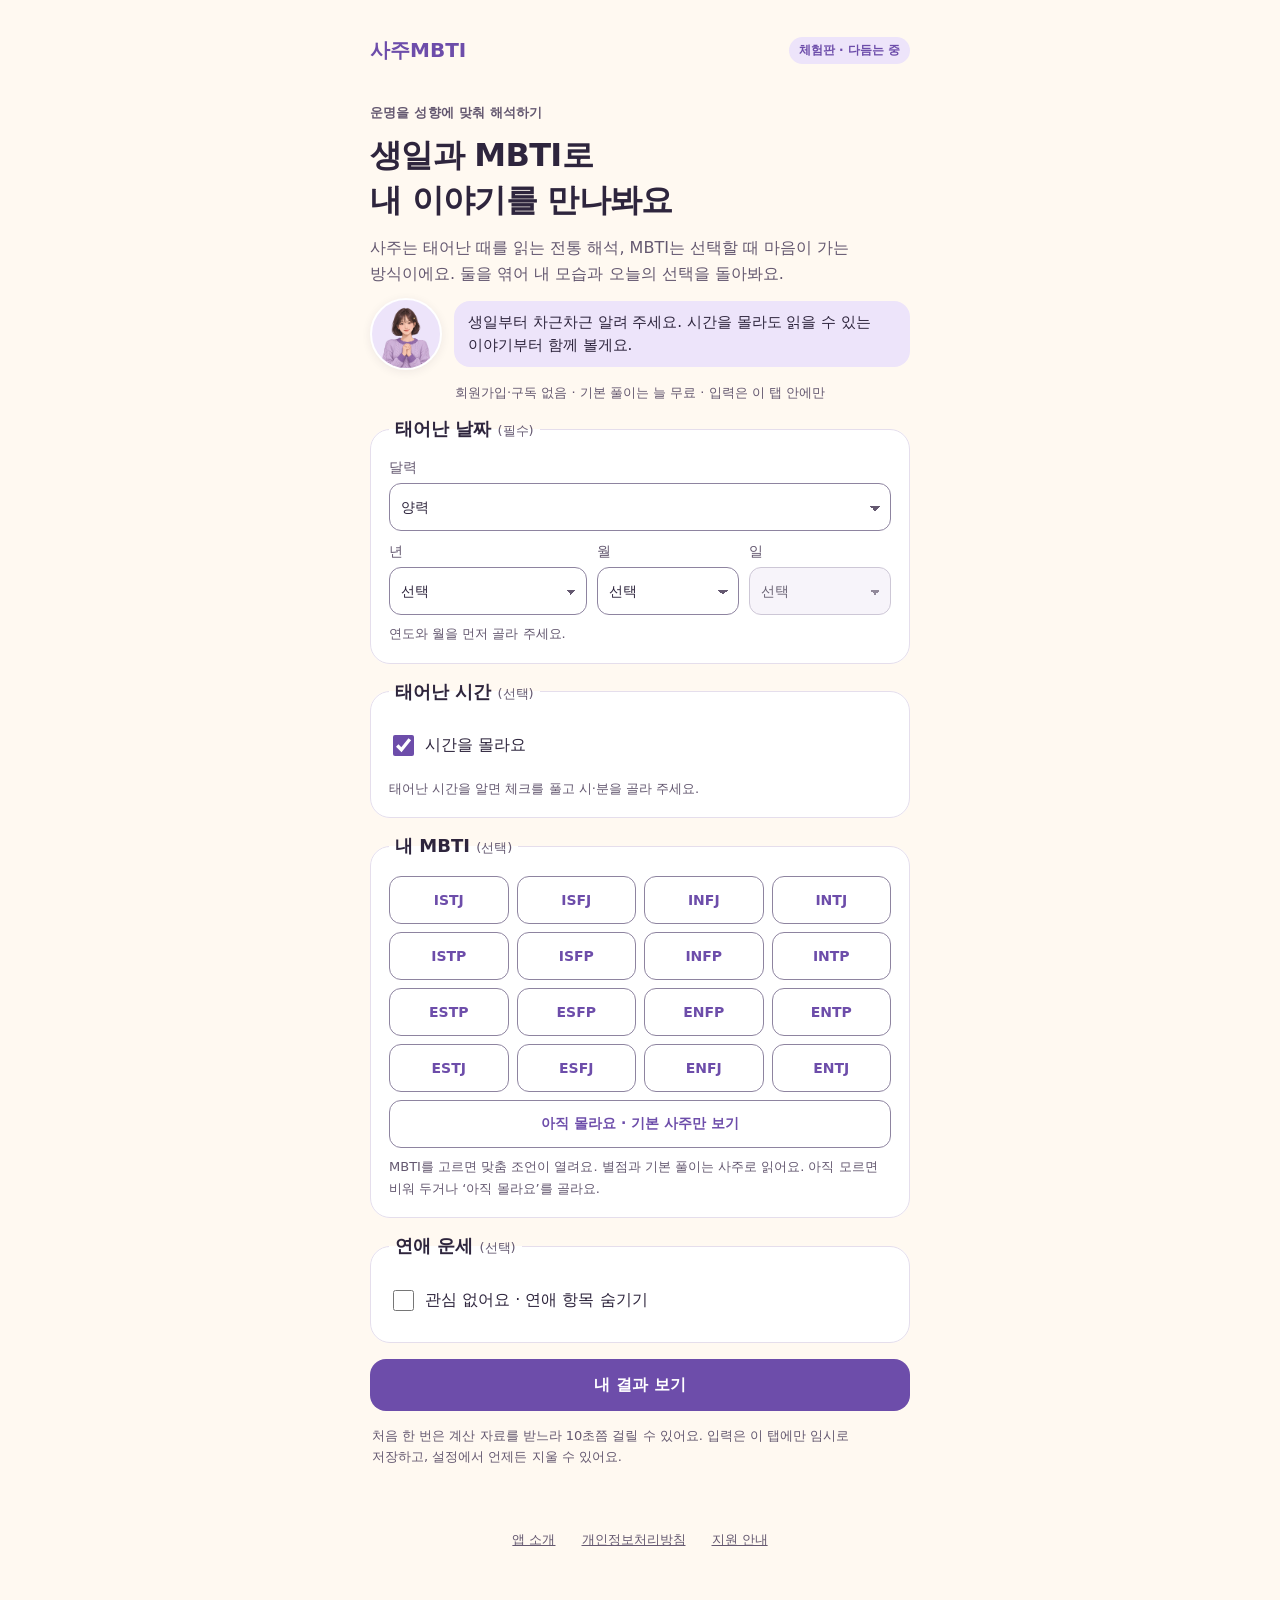
==== test/index.html @ 1bf9d55a "웹 체험판: 오늘 탭 심플안, 광고 단계 제거 - 오늘 탭 첫 화면을 캐릭터, 운세 두 줄, 버튼 하나로 줄임 - 맞춤 풀이는 한 화면에 한 분야씩 바로 열림 - 내 사주 탭의 "" ====
<!doctype html>
<html lang="ko">
<head>
  <meta charset="utf-8">
  <meta name="viewport" content="width=device-width, initial-scale=1, viewport-fit=cover">
  <meta name="robots" content="noindex,nofollow">
  <meta name="referrer" content="no-referrer">
  <meta http-equiv="Content-Security-Policy" content="default-src 'self'; script-src 'self'; style-src 'self'; img-src 'self'; connect-src 'self'; worker-src 'self'; base-uri 'none'; form-action 'none'; object-src 'none'">
  <meta name="theme-color" content="#FFF9F1">
  <title>사주MBTI · 오늘의 이야기</title>
  <meta name="description" content="생일과 MBTI를 입력하면 사주 풀이와 오늘 운세, 성향별 행동 조언을 브라우저에서 바로 볼 수 있는 웹 체험판이에요.">
  <link rel="icon" type="image/png" sizes="64x64" href="../favicon.png">
  <link rel="apple-touch-icon" sizes="180x180" href="../apple-touch-icon.png">
  <meta property="og:type" content="website">
  <meta property="og:site_name" content="사주MBTI">
  <meta property="og:locale" content="ko_KR">
  <meta property="og:title" content="사주MBTI 웹 체험판 · 오늘의 이야기">
  <meta property="og:description" content="생일과 MBTI로 사주 풀이와 오늘 운세, 성향별 행동 조언을 미리 볼 수 있어요. 입력은 이 탭 안에만 저장돼요.">
  <meta property="og:url" content="https://bluehige.github.io/saju/test/">
  <meta property="og:image" content="https://bluehige.github.io/saju/og-image.png">
  <meta property="og:image:width" content="1200">
  <meta property="og:image:height" content="630">
  <meta property="og:image:alt" content="사주MBTI 안내 캐릭터와 앱 이름">
  <meta name="twitter:card" content="summary_large_image">
  <link rel="stylesheet" href="app.css?build=ux-simple-20261110-2">
  <script defer src="app.js?build=ux-simple-20261110-2"></script>
</head>
<body>
  <header class="topbar"><a href="./" aria-label="사주MBTI 체험판 처음으로">사주MBTI</a><span class="test-badge">체험판 · 다듬는 중</span></header>
  <main id="app">
    <section id="input-screen" aria-labelledby="input-title">
      <div class="intro"><p class="eyebrow">운명을 성향에 맞춰 해석하기</p><h1 id="input-title">생일과 MBTI로<br>내 이야기를 만나봐요</h1><p class="intro-text">사주는 태어난 때를 읽는 전통 해석, MBTI는 선택할 때 마음이 가는 방식이에요. 둘을 엮어 내 모습과 오늘의 선택을 돌아봐요.</p></div>
      <div class="guide welcome"><span class="avatar"><img src="images/guide_b_smile.webp" width="720" height="900" alt=""></span><p>생일부터 차근차근 알려 주세요. 시간을 몰라도 읽을 수 있는 이야기부터 함께 볼게요.</p></div>
      <p class="trust"><span class="nw">회원가입·구독 없음 ·</span> <span class="nw">기본 풀이는 늘 무료 ·</span> <span class="nw">입력은 이 탭 안에만</span></p>
      <form id="profile-form" novalidate>
        <fieldset><legend>태어난 날짜 <span class="req">(필수)</span></legend>
          <div class="calendar-fields"><label>달력<select id="birth-calendar" name="calendar"><option value="SOLAR">양력</option><option value="KOREAN_LUNAR">한국 음력</option></select></label><label class="check" id="leap-label" hidden><input id="birth-leap" name="leap" type="checkbox">윤달이에요</label></div>
          <div class="date-fields"><label>년<select id="birth-year" name="year"><option value="">선택</option></select></label><label>월<select id="birth-month" name="month"><option value="">선택</option></select></label><label>일<select id="birth-day" name="day" disabled><option value="">선택</option></select></label></div>
          <p id="birth-day-hint" class="hint" role="status" aria-live="polite">연도와 월을 먼저 골라 주세요.</p>
        </fieldset>
        <fieldset><legend>태어난 시간 <span class="opt">(선택)</span></legend><label class="check"><input id="time-unknown" name="unknown" type="checkbox" checked>시간을 몰라요</label><div id="time-fields" class="time-fields" hidden><label>시<select id="birth-hour" name="hour" disabled><option value="">선택</option></select></label><label>분<select id="birth-minute" name="minute" disabled><option value="">선택</option></select></label></div><p id="time-hint" class="hint" aria-live="polite">태어난 시간을 알면 체크를 풀고 시·분을 골라 주세요.</p></fieldset>
        <fieldset><legend>내 MBTI <span class="opt">(선택)</span></legend><div id="mbti-buttons" class="type-grid"></div><p class="hint">MBTI를 고르면 맞춤 조언이 열려요. 별점과 기본 풀이는 사주로 읽어요. 아직 모르면 비워 두거나 ‘아직 몰라요’를 골라요.</p></fieldset>
        <fieldset><legend>연애 운세 <span class="opt">(선택)</span></legend><label class="check"><input id="romance-hidden" name="romanceHidden" type="checkbox">관심 없어요 · 연애 항목 숨기기</label></fieldset>
        <p id="form-error" class="error" role="alert" hidden></p>
        <div id="load-state" class="load-state" role="status" aria-live="polite" hidden></div>
        <button id="retry-load" class="secondary" type="button" hidden>다시 시도하기</button>
        <button id="submit-profile" class="primary" type="submit">내 결과 보기</button>
        <button id="cancel-edit" class="secondary" type="button" hidden>입력 취소하고 결과로</button>
        <p class="privacy-note">처음 한 번은 계산 자료를 받느라 10초쯤 걸릴 수 있어요. 입력은 이 탭에만 임시로 저장하고, 설정에서 언제든 지울 수 있어요.</p>
      </form>
    </section>
    <section id="result-screen" hidden><div id="result-content"></div><nav class="tabs" aria-label="주요 화면"><button type="button" data-tab="today" aria-current="page">오늘</button><button type="button" data-tab="natal">내 사주</button><button type="button" data-tab="mbti">MBTI</button><button type="button" data-tab="settings">설정</button></nav></section>
    <noscript>브라우저 설정에서 JavaScript를 켜면 내 이야기를 열 수 있어요.</noscript>
  </main>
  <dialog id="loading-dialog" aria-labelledby="loading-title" aria-describedby="loading-message">
    <div class="loading-spinner" aria-hidden="true"></div>
    <h2 id="loading-title">내 사주를 준비하고 있어요</h2>
    <p id="loading-message" role="status" aria-live="polite">입력한 생일로 사주를 계산하고 있어요.</p>
    <p id="loading-note" class="hint">처음에는 자료를 받느라 10초쯤 걸릴 수 있어요. 와이파이에서 열면 좋아요.</p>
    <button id="cancel-calculation" class="secondary" type="button">취소하고 입력으로 돌아가기</button>
  </dialog>
  <dialog id="sheet" class="sheet" aria-labelledby="sheet-title"><div id="sheet-body"></div></dialog>
  <div id="live" class="sr-only" role="status" aria-live="polite"></div>
  <footer><a href="../">앱 소개</a><a href="../privacy.html">개인정보처리방침</a><a href="../support.html">지원 안내</a></footer>
</body>
</html>
---- test/app.css ----
:root{color-scheme:light;--cream:#FFF9F1;--purple:#6D4DAA;--soft:#EDE4FA;--ink:#2E253D;--muted:#645870;--line:#E5DEEC;--control-line:#8E84A0;--stars:#805928;--ok:#2F6B45;--okbg:#E8F3EC;--danger:#8A2F45;--dangerbg:#F8E9ED;--gateborder:#CDBDEB;--dash:#D9CCEE;--dashbg:#FAF7FD;font-family:system-ui,-apple-system,"Segoe UI","Malgun Gothic","Apple SD Gothic Neo","Noto Sans KR",sans-serif;font-size:16px;color:var(--ink);background:var(--cream)}
*,*::before,*::after{box-sizing:border-box}
/* 한국어는 어절 단위로 줄을 바꾼다. 긴 영문·주소만 필요할 때 끊는다. */
body{margin:0;background:var(--cream);word-break:keep-all;overflow-wrap:break-word;-webkit-text-size-adjust:100%;text-size-adjust:100%}
h1,h2,h3,h4,button{text-wrap:balance}
p,li,dd{text-wrap:pretty}
button,input,select{font:inherit}
button,a,input,select,summary,label{-webkit-tap-highlight-color:transparent}
button{cursor:pointer}
button:disabled{opacity:.55;cursor:wait}
[hidden]{display:none!important}
a{color:var(--purple)}
button:focus-visible,a:focus-visible,input:focus-visible,select:focus-visible,summary:focus-visible{outline:3px solid var(--purple);outline-offset:3px}
[tabindex="-1"]:focus{outline:none}
.nw{white-space:nowrap}
.sr-only{position:absolute;width:1px;height:1px;padding:0;margin:-1px;overflow:hidden;clip:rect(0,0,0,0);white-space:nowrap;border:0}
.ic{flex:0 0 auto;display:inline-block;vertical-align:-2px}

/* 머리·바닥 */
.topbar{max-width:600px;margin:auto;padding:20px 22px;display:flex;align-items:center;justify-content:space-between;gap:10px}
.topbar a{font-weight:750;text-decoration:none;font-size:20px;min-height:44px;display:inline-flex;align-items:center}
.test-badge{background:var(--soft);color:var(--purple);padding:5px 10px;border-radius:30px;font-size:12px;font-weight:700;white-space:nowrap}
main{max-width:600px;margin:auto;padding:0 22px 24px}
footer{max-width:600px;margin:auto;display:flex;justify-content:center;flex-wrap:wrap;gap:4px 18px;padding:12px 16px 100px;font-size:13px;color:var(--muted)}
footer a{color:var(--muted);min-height:44px;display:inline-flex;align-items:center;padding:0 4px}

/* 글자 */
h1{font-size:28px;line-height:1.4;letter-spacing:-.7px;margin:10px 0 12px}
h2{font-size:22px;line-height:1.45;margin:0 0 10px}
h3{font-size:18px;line-height:1.5;margin:0}
p{font-size:16px;line-height:1.65;margin:10px 0}
.intro .intro-text,.hint,.privacy-note,.subtitle{color:var(--muted)}
.eyebrow{font-size:13px;font-weight:600;letter-spacing:.2px;color:var(--muted)}
.hint{font-size:13px;margin:8px 0 0}
.subtitle{font-size:14px}
.page-date{font-weight:650;color:var(--purple);font-size:15px;margin:4px 0 12px}
.page-h1{font-size:24px;margin:4px 0 6px}

/* 입력 화면 */
.guide.welcome{display:flex;align-items:center;gap:12px;margin:6px 0 12px}
.avatar{flex:0 0 auto;width:72px;height:72px;border-radius:50%;overflow:hidden;background:var(--soft);border:2px solid #fff;box-shadow:0 2px 10px #2e253d14}
/* 1122×1402(약 4:5) 상반신 그림을 원형 틀에 맞춘다. 아래를 곧게 자르지 않고 원으로 부드럽게 감싼다. */
.avatar img{display:block;width:100%;height:auto;margin-top:4%}
.guide.welcome p{flex:1;min-width:0;margin:0;padding:10px 14px;border-radius:16px;background:var(--soft);font-size:15px;line-height:1.55}
.trust{font-size:13px;color:var(--muted);margin:0 0 14px;text-align:center}
body.editing .intro .eyebrow,body.editing .intro .intro-text,body.editing .guide.welcome,body.editing .trust{display:none}
fieldset{margin:0 0 16px;padding:18px;border:1px solid var(--line);border-radius:20px;background:white;min-width:0}
legend{font-size:18px;font-weight:650;padding:0 6px}
legend .req,legend .opt{font-size:13px;font-weight:500;color:var(--muted)}
label{font-size:14px;display:block;color:var(--muted)}
input:not([type=checkbox]):not([type=radio]),select{width:100%;min-width:0;padding:13px 28px 13px 11px;border:1px solid var(--control-line);border-radius:12px;background-color:white;color:var(--ink);min-height:48px;margin-top:6px}
select{-webkit-appearance:none;appearance:none;background-image:linear-gradient(45deg,transparent 50%,var(--muted) 50%),linear-gradient(135deg,var(--muted) 50%,transparent 50%);background-position:calc(100% - 15px) 52%,calc(100% - 10px) 52%;background-size:5px 5px,5px 5px;background-repeat:no-repeat}
input[type=date]{padding-right:11px}
input:disabled,select:disabled{background-color:#f5f0f9;border-color:#B9B0C6}
input[type=checkbox]{width:21px;height:21px;accent-color:var(--purple);flex-shrink:0}
[aria-invalid=true]{border-color:var(--danger)!important;box-shadow:0 0 0 1px var(--danger)}
.field-error{color:var(--danger);font-weight:650}
.check{display:flex;align-items:center;gap:8px;font-size:16px;color:var(--ink);min-height:48px}
.calendar-fields{display:flex;align-items:center;gap:16px;margin-bottom:12px}
.calendar-fields>label:first-child{flex:1}
.date-fields{display:grid;grid-template-columns:1.4fr 1fr 1fr;gap:10px}
.time-fields{display:grid;grid-template-columns:1fr 1fr;gap:12px}
.type-grid{display:grid;grid-template-columns:repeat(4,minmax(0,1fr));gap:8px}
.type-option{position:relative;display:block;margin:0}
.type-option input{position:absolute;opacity:0;inset:0;width:100%;height:100%;margin:0;cursor:pointer}
.type-option span{display:flex;align-items:center;justify-content:center;min-height:48px;padding:10px 4px;background:white;color:var(--purple);border:1px solid var(--control-line);border-radius:12px;font-size:14px;font-weight:650;text-align:center}
.type-option input:checked+span{background:var(--soft);border-color:var(--purple);box-shadow:inset 0 0 0 1px var(--purple)}
.type-option input:focus-visible+span{outline:3px solid var(--purple);outline-offset:2px}
.type-unknown{grid-column:1/-1}
.primary,.secondary,.danger{display:block;width:100%;min-height:52px;border:0;border-radius:16px;font-weight:650;padding:14px 18px;margin-top:12px}
.primary{background:var(--purple);color:white}
.secondary{background:var(--soft);color:var(--purple)}
.danger{background:var(--dangerbg);color:var(--danger);border:1.5px solid var(--danger)}
.secondary.small{display:inline-flex;align-items:center;width:auto;min-height:44px;padding:8px 14px;margin:6px 0 0;font-size:14px}
.privacy-note{font-size:13px;padding:4px 2px}
.load-state{padding:12px;border-radius:12px;background:var(--soft);font-size:14px;line-height:1.5}
.error{color:#713445;background:#f8e9ed;padding:14px;border-radius:12px}

/* 공통 카드 */
.cards{display:grid;gap:14px;margin:16px 0}
.card{padding:18px;background:white;border:1px solid var(--line);border-radius:20px;box-shadow:0 3px 14px #2e253d05}
.card-top{display:flex;align-items:center;justify-content:space-between;gap:8px;flex-wrap:wrap;margin-bottom:12px}
.card-title{font-size:18px;font-weight:700;line-height:1.55;margin:0 0 8px}
.card-body{margin:0;line-height:1.75;white-space:pre-line}
.card-body+.card-body{margin-top:8px}
.reading-label{font-size:14px;font-weight:650;color:var(--purple);margin:16px 0 6px}
.notice{padding:15px 16px;background:var(--soft);border-radius:16px;font-size:14px;line-height:1.65;margin:14px 0}
.notice p{margin:4px 0;font-size:14px}
.chip{display:inline-flex;align-items:center;font-size:12.5px;font-weight:700;line-height:1.4;padding:3px 9px;border-radius:20px;background:var(--soft);color:var(--purple);white-space:nowrap}
.chip.plain{background:#F4F0F8;color:var(--muted)}
.footer-note{font-size:13px;color:var(--muted);line-height:1.6;margin:22px 4px 0}

/* 펼침: 모든 details를 같은 모양과 44px 이상 터치 영역으로 */
details>summary{list-style:none;cursor:pointer;min-height:48px;display:flex;align-items:center;justify-content:space-between;gap:10px;color:var(--purple);font-weight:650;font-size:15px;line-height:1.45}
details>summary::-webkit-details-marker{display:none}
details>summary::after{content:"＋";content:"＋" / "";font-size:22px;flex:0 0 auto}
details[open]>summary::after{content:"−";content:"−" / ""}
.card details,.natalfree details,.natalhero details{margin-top:8px;border-top:1px solid var(--line);padding-top:2px}
.expanded{padding-top:8px}
.expanded h3{font-size:16px;margin-top:14px}
.expanded p{margin:8px 0}
.expanded ul{padding-left:1.2em;line-height:1.65;margin:8px 0}
.expanded details{margin-top:10px}
details[data-detail="natal-expert"]{margin-top:18px;padding:2px 18px;background:#fff;border:1px solid var(--line);border-radius:16px}
details[data-detail="natal-expert"]>.expanded{padding-bottom:12px}
details+h2,details+section>h2{margin-top:24px}

/* 오늘: 판정 카드 */
.vrow{display:flex;align-items:center;gap:6px;flex-wrap:wrap}
.daychip{display:inline-flex;align-items:center;min-height:44px;margin:-8px 0;padding:0;background:none;border:0;border-radius:20px}
.daychip .chev{margin-left:4px;font-weight:800}
.daychip:focus-visible{outline:none}
.daychip:focus-visible .chip{outline:3px solid var(--purple);outline-offset:2px}
.kw{font-size:24px;font-weight:800;line-height:1.3;letter-spacing:-.4px;margin:6px 0 2px}
.grade{display:flex;flex-wrap:wrap;align-items:center;column-gap:8px;margin:2px 0 0}
.glead{font-size:14px;font-weight:800;color:var(--purple)}
.vstars{font-size:21px;line-height:1.2;color:var(--stars);letter-spacing:1px;white-space:nowrap}
.vstars.held,.dstars.held,.tmstars.held{font-size:14px;letter-spacing:0;color:var(--muted)}
.glabel{font-size:15px;font-weight:750}
.hr{height:1px;margin:12px 0;border:0;background:var(--line)}
.micro{font-size:12.5px;font-weight:800;color:var(--purple);line-height:1.35;margin:0}
.vh3{font-size:18px;font-weight:800;line-height:1.4;margin:2px 0 0}
.vsum{font-size:15.5px;line-height:1.6;margin:4px 0 0}
.vdetail{font-size:15px;line-height:1.7;margin:6px 0 0;color:var(--ink)}
.linkbtn{display:inline-flex;align-items:center;min-height:44px;margin:4px 0 -10px -8px;padding:0 8px;background:none;border:0;border-radius:10px;font-size:13px;color:var(--muted);text-decoration:underline;text-underline-offset:3px;text-align:left}

/* 오늘: 분야 별점 띠 */
.strip{display:grid;grid-template-columns:repeat(5,minmax(0,1fr));gap:6px;margin-top:12px}
.strip.n4{grid-template-columns:repeat(4,minmax(0,1fr))}
.strip.n6{grid-template-columns:repeat(3,minmax(0,1fr))}
.tile{display:flex;flex-direction:column;align-items:center;justify-content:center;min-width:0;min-height:52px;padding:7px 2px 6px;background:#fff;border:1px solid var(--line);border-radius:14px;text-align:center;color:var(--ink)}
.tn{display:block;font-size:12px;font-weight:700;color:var(--muted);line-height:1.4;white-space:nowrap}
.tv{display:block;font-size:16px;font-weight:800;color:var(--stars);line-height:1.35;white-space:nowrap}
.tile.top{border-color:var(--purple);box-shadow:inset 0 0 0 1px var(--purple)}
.tile.top .tn{color:var(--purple)}
.stripcap{font-size:13px;color:var(--muted);line-height:1.45;margin:6px 2px 0}
.stripcap b{color:var(--ink);font-weight:700}

/* 오늘·내 사주: 맞춤 풀이 카드(웹 데모 게이트) */
.gate{margin-top:12px;border:1.5px solid var(--gateborder)}
.gate.open{border-color:#BFD9C8}
.ghead{display:flex;align-items:center;justify-content:space-between;gap:8px}
.pill{display:inline-block;font-size:12.5px;font-weight:800;line-height:1.3;padding:3px 10px;border-radius:20px;background:var(--soft);color:var(--purple)}
.pill.ok{background:var(--okbg);color:var(--ok)}
.lockstate{display:inline-flex;align-items:center;gap:4px;font-size:12.5px;font-weight:700;color:var(--muted);white-space:nowrap}
.gtitle{font-size:19px;font-weight:800;line-height:1.4;letter-spacing:-.3px;margin:8px 0 2px}
.gsum{font-size:15.5px;line-height:1.6;margin:0}
.locked{margin-top:10px;padding:9px 12px;background:var(--dashbg);border:1px dashed var(--dash);border-radius:12px}
.lhead{font-size:12.5px;font-weight:800;color:var(--purple);line-height:1.4;margin:0 0 2px}
.lrow{display:flex;align-items:flex-start;gap:6px;font-size:13.5px;line-height:1.55;color:var(--muted);margin:2px 0}
.lrow .ic{margin-top:3px}
.lrow b{color:var(--ink);font-weight:700}
.cta{display:flex;align-items:center;justify-content:center;gap:6px;width:100%;min-height:52px;margin-top:12px;padding:10px 12px;border:0;border-radius:15px;background:var(--purple);color:#fff;font-size:16px;font-weight:800;line-height:1.35;text-align:center}
.cap{font-size:12.5px;color:var(--muted);line-height:1.5;text-align:center;margin:6px 0 0}
.reveal{margin-top:10px}
.rdetail{font-size:15px;line-height:1.7;margin:0}
.rdetail+.rdetail{margin-top:8px}
.rlabel{font-size:12.5px;font-weight:800;color:var(--purple);line-height:1.45;margin:12px 0 2px}
.ravoid{font-size:15px;line-height:1.6;margin:0}
.donebar{margin-top:12px;padding:10px 12px 2px;border-radius:12px;background:var(--okbg);color:var(--ok);font-size:13px;line-height:1.5}
.donebar p{display:flex;align-items:flex-start;gap:8px;margin:0;font-size:13px}
.donebar p .ic{margin-top:2px}
.donelink{display:flex;align-items:center;min-height:44px;padding:0 0 0 24px;background:none;border:0;color:var(--ok);font-size:13px;font-weight:800;text-decoration:underline;text-underline-offset:3px}
.gate.choose .cta{margin-top:14px}

/* 오늘: 내일 미리 보기 */
.tomorrow{margin-top:12px;background:#FBF8FF}
.tmhead{font-size:13px;font-weight:800;color:var(--purple);line-height:1.45;margin:0}
.tmline{font-size:15px;font-weight:750;line-height:1.55;margin:4px 0 0}
.tmstars{color:var(--stars);letter-spacing:1px;white-space:nowrap}
.tmbase{font-size:14px;line-height:1.55;margin:4px 0 0}
.tmmbti{font-size:14px;line-height:1.55;color:var(--muted);margin:2px 0 0}
.tmsame{font-size:13px;color:var(--ok);font-weight:700;margin:6px 0 0}

/* 오늘: 분야 카드 */
.sech{font-size:17px;font-weight:800;line-height:1.4;margin:24px 2px 0}
.secsub{font-size:13px;color:var(--muted);line-height:1.5;margin:2px 2px 0}
.dcard{scroll-margin-top:12px}
.dtop{display:flex;flex-wrap:wrap;align-items:center;column-gap:8px}
.dname{font-size:15px;font-weight:800;color:var(--purple);line-height:1.4}
.dstars{font-size:15px;color:var(--stars);letter-spacing:1px;line-height:1.4;white-space:nowrap}
.dgl{font-size:13px;font-weight:700;color:var(--muted)}
.dtitle{font-size:17px;font-weight:800;line-height:1.45;margin:6px 0 0}
.dbody{font-size:15px;line-height:1.7;margin:4px 0 0;white-space:pre-line}
.mrow{margin-top:12px;padding-top:10px;border-top:1px solid var(--line)}
.mlabel{display:flex;align-items:center;gap:4px;font-size:12.5px;font-weight:800;color:var(--purple);line-height:1.45;margin:0}
.mtitle{font-size:15px;font-weight:800;line-height:1.5;margin:2px 0 0}
.lockmark{display:inline-flex;color:var(--muted)}
.drow{display:flex;align-items:center;flex-wrap:wrap;width:100%;min-height:44px;margin-top:8px;padding:6px 12px;border:0;border-radius:12px;background:#F7F3FB;color:var(--purple);font-size:13.5px;font-weight:700;line-height:1.4;text-align:left}

/* 시트(별점 기준·선택·미리 보기·확인) */
dialog.sheet{width:min(480px,100%);max-width:100%;max-height:88dvh;margin:auto auto 0;padding:0;border:0;border-radius:22px 22px 0 0;background:#fff;color:var(--ink);box-shadow:0 -6px 24px #2e253d1f;overflow:auto;overscroll-behavior:contain}
dialog.sheet::backdrop{background:rgba(46,37,61,.4)}
@media(min-width:650px){dialog.sheet{margin:auto;border-radius:22px}}
.sheet-inner{padding:20px 20px calc(20px + env(safe-area-inset-bottom))}
.sh{font-size:19px;font-weight:800;line-height:1.4;letter-spacing:-.3px;margin:0}
.sp{font-size:14px;color:var(--muted);line-height:1.6;margin:8px 0 0}
.sp.ink{font-size:15px;color:var(--ink);margin-top:0}
.ssub{font-size:13px;color:var(--muted);line-height:1.5;margin:2px 0 0}
.sbtns{margin-top:16px;display:grid;gap:10px}
.sbtn{display:flex;align-items:center;justify-content:center;gap:8px;width:100%;min-height:52px;padding:8px 14px;border-radius:14px;font-size:15.5px;font-weight:800;line-height:1.35;text-align:center}
.sbtn.fill{background:var(--purple);color:#fff;border:0}
.sbtn.outp{background:#fff;color:var(--purple);border:1.5px solid var(--purple)}
.sbtn.outi{background:#fff;color:var(--ink);border:1.5px solid var(--ink)}
.snote{font-size:12.5px;color:var(--muted);line-height:1.5;margin:12px 0 0}
.glist{list-style:none;margin:12px 0 0;padding:8px 12px;background:var(--dashbg);border-radius:12px}
.glist li{font-size:14px;line-height:1.75}
.gs{display:inline-block;min-width:2em;color:var(--stars);font-weight:800}
.sbody1{font-size:15px;line-height:1.7;margin:8px 0 0}
.row2{display:grid;grid-template-columns:1fr 1fr;gap:8px;margin-top:16px}
.sheet-inner.tall{padding:0;display:flex;flex-direction:column;max-height:88dvh}
.shead{position:relative;flex:0 0 auto;padding:20px 60px 10px 20px;border-bottom:1px solid var(--line)}
.sclose{position:absolute;top:10px;right:10px;width:44px;height:44px;display:flex;align-items:center;justify-content:center;border:0;border-radius:50%;background:var(--soft);color:var(--ink);font-size:24px;line-height:1;cursor:pointer}
.sscroll{flex:1 1 auto;min-height:0;overflow:auto;padding:12px 20px}
.eintro{font-size:15px;line-height:1.65;margin:0}
.eth{font-size:15px;font-weight:800;line-height:1.45;margin:14px 0 0}
.etb{font-size:14.5px;line-height:1.65;margin:2px 0 0}
.sfoot{flex:0 0 auto;display:grid;grid-template-columns:1fr 1fr;gap:8px;padding:12px 20px calc(16px + env(safe-area-inset-bottom));border-top:1px solid var(--line)}
.sfoot .sbtn{min-height:48px;padding:6px 8px;font-size:14px}

/* 내 사주 */
.ttl{display:flex;align-items:flex-start;justify-content:space-between;gap:8px}
.ttl h1{margin-bottom:2px}
.ttl .subtitle{margin:0 0 6px}
.editbtn{flex:0 0 auto;min-width:44px;min-height:44px;margin:10px -8px 0 0;padding:0 8px;background:none;border:0;border-radius:10px;color:var(--purple);font-size:14px;font-weight:700;text-decoration:underline;text-underline-offset:3px}
.dst-note{margin:0 0 6px}
.natalhero{margin-top:10px}
.nh2{font-size:21px;font-weight:800;line-height:1.35;letter-spacing:-.3px;margin:8px 0 0}
.nbody{font-size:15px;line-height:1.65;margin:4px 0 0}
.pillars{display:grid;grid-template-columns:repeat(4,minmax(0,1fr));gap:8px;margin:14px 0}
.pillar{padding:10px 4px;text-align:center;background:white;border:1px solid var(--line);border-radius:14px;min-width:0}
.pillar span{display:block;font-size:12px;color:var(--muted);margin-bottom:2px;white-space:nowrap}
.pillar strong{display:block;font-size:18px;white-space:nowrap}
.pillars.expert strong{font-size:16px}
.elems{display:grid;grid-template-columns:repeat(5,minmax(0,1fr));gap:4px;margin:0}
.elem{font-size:12.5px;color:var(--muted);text-align:center;background:#F7F3FB;border-radius:20px;padding:4px 0;line-height:1.44;white-space:nowrap}
.elem b{color:var(--ink);font-weight:800}
.nfree{margin-top:10px}
.nlabel{font-size:12.5px;font-weight:800;color:var(--purple);line-height:1.45;margin:0}
.ntitle2{font-size:17px;font-weight:800;line-height:1.45;margin:2px 0 0}
.nbody2{font-size:15px;line-height:1.65;margin:4px 0 0;white-space:pre-line}
.nrows{margin-top:12px}
.nrow{display:flex;align-items:center;gap:10px;width:100%;min-height:48px;padding:8px 0;background:none;border:0;border-top:1px solid var(--line);text-align:left;color:var(--ink)}
.nrow .bn{flex:0 0 76px;font-size:12.5px;font-weight:800;color:var(--purple);line-height:1.4}
.nrow .bt{flex:1 1 auto;min-width:0;font-size:14.5px;font-weight:700;line-height:1.45}
.nopen{margin-top:12px;padding-top:12px;border-top:1px solid var(--line)}
.natalfree{margin-top:10px;padding-top:14px;padding-bottom:6px}
.frow{padding-top:12px;border-top:1px solid var(--line)}
.frow:first-child{padding-top:0;border-top:0}
.flabel{font-size:12.5px;font-weight:800;color:var(--purple);line-height:1.45;margin:0}
.ftitle{font-size:16px;font-weight:800;line-height:1.45;margin:2px 0 0}
.fsum{font-size:15px;line-height:1.6;margin:2px 0 0}
.natalfree details{border-top:0;margin-top:0}
[data-professional-saju]>.card{margin-bottom:14px}
[data-professional-saju] h2{font-size:18px}
[data-professional-saju] h3{font-size:16px;margin-top:14px}
.element-grid{display:grid;grid-template-columns:repeat(5,minmax(0,1fr));gap:6px;margin:14px 0}
.element-grid>div{text-align:center;padding:10px 2px;border-radius:12px;background:#f6f3fc}
.element-grid span{display:block;font-size:13px}
.element-grid strong{display:block;font-size:24px}
.element-grid small{font-size:12px;font-weight:400;margin-left:3px}
.pairs,.weights{padding-left:1.2em;margin:8px 0;line-height:1.7;font-size:15px}

/* MBTI */
.mlink{display:flex;align-items:center;width:100%;min-height:48px;margin-top:14px;padding:12px 16px;text-align:left;font-size:14.5px;font-weight:700;line-height:1.5;color:var(--ink)}
.traits{display:grid;grid-template-columns:repeat(2,minmax(0,1fr));gap:8px;margin-top:12px}
.trait{display:flex;flex-direction:column;align-items:flex-start;min-width:0;min-height:104px;padding:12px;background:#fff;border:1px solid var(--line);border-radius:16px;text-align:left;color:var(--ink)}
.trait .tt{font-size:14.5px;font-weight:800;line-height:1.4}
.trait .tp{display:-webkit-box;-webkit-line-clamp:2;-webkit-box-orient:vertical;overflow:hidden;margin-top:4px;font-size:13px;line-height:1.5;color:var(--muted)}
.tgrid{display:grid;grid-template-columns:repeat(4,minmax(0,1fr));gap:6px;margin:10px 0 16px}
.type{display:flex;flex-direction:column;align-items:center;justify-content:center;min-height:48px;padding:4px 0;background:#fff;border:1px solid var(--control-line);border-radius:12px;font-size:14px;font-weight:800;line-height:1.3;color:var(--purple)}
.type.me{border-color:var(--purple);background:var(--soft);box-shadow:inset 0 0 0 1px var(--purple)}
.metag{display:block;font-size:12px;font-weight:700;color:var(--purple);line-height:1.3}

/* 설정 */
.settings-card{background:white;padding:18px;border-radius:20px;border:1px solid var(--line);margin:16px 0}
.settings-card h2{font-size:18px}
.settings-card p{font-size:14px}
.settings-card label{margin:12px 0}
.settings-card.tools{padding:4px 18px}
.usage{margin:10px 0 0}
.usage div{padding:8px 0;border-top:1px solid var(--line)}
.usage dt{font-size:14px;font-weight:800;color:var(--purple)}
.usage dd{margin:2px 0 0;font-size:14px;line-height:1.6}
.date-selector{display:flex;align-items:center;gap:8px;flex-wrap:wrap}
.date-selector input{flex:1;max-width:100%;min-width:160px}
.date-selector button{width:auto;margin:6px 0 0}

/* 하단 탭 */
.tabs{position:fixed;bottom:0;left:50%;transform:translateX(-50%);width:min(600px,100%);display:grid;grid-template-columns:repeat(4,1fr);background:#fffcf8f5;backdrop-filter:blur(10px);padding:8px 10px calc(8px + env(safe-area-inset-bottom));border-top:1px solid var(--line);z-index:5}
.tabs button{border:0;border-radius:14px;color:var(--muted);background:none;min-height:48px;font-size:14px;font-weight:550}
.tabs button[aria-current=page]{background:var(--soft);color:var(--purple);font-weight:800;box-shadow:inset 0 -3px 0 var(--purple)}
#result-screen{padding-bottom:84px}

/* 로딩 */
#loading-dialog{width:min(420px,calc(100% - 32px));max-height:calc(100dvh - 32px);overflow:auto;border:1px solid var(--line);border-radius:24px;padding:26px 22px;background:var(--cream);color:var(--ink);text-align:center;box-shadow:0 16px 60px #2e253d33}
#loading-dialog::backdrop{background:#2e253d66}
#loading-dialog h2{font-size:21px}
#loading-dialog p{margin:12px 0 12px}
#loading-dialog .hint{margin:0 0 16px}
.loading-spinner{width:38px;height:38px;border:4px solid var(--soft);border-top-color:var(--purple);border-radius:50%;margin:0 auto 20px}

@media(min-width:650px){body{padding-top:16px}.topbar{padding:12px 30px 20px}main{padding:0 30px 24px}.intro h1{font-size:32px}}
@media(max-width:350px){main{padding-left:14px;padding-right:14px}.date-fields{gap:6px;grid-template-columns:1fr}.card{padding:14px}.calendar-fields{gap:8px}.tabs button{font-size:13px}.type-grid,.tgrid{grid-template-columns:repeat(2,minmax(0,1fr))}.strip,.strip.n4{grid-template-columns:repeat(3,minmax(0,1fr))}.row2,.sfoot{grid-template-columns:1fr}}
@media(prefers-reduced-motion:no-preference){.card{animation:appear .18s ease-out}@keyframes appear{from{opacity:.65;transform:translateY(5px)}to{opacity:1;transform:none}}.loading-spinner{animation:loading-turn .9s linear infinite}@keyframes loading-turn{to{transform:rotate(360deg)}}}

/* 개인풀이: 접힌 요약과 펼친 상세를 동시에 반복하지 않는다. */
[data-natal-personal]:has(> details[open]) > .reading-summary{display:none}
/* 2026-11-07 오늘 탭 혼합안(A 맛보기 먼저 + B 분야 시트 + D 할 일 체크) */
.headcard .vh3{font-size:16.5px}
.headcard .vsum{font-size:15px}
.hook{margin-top:12px;border:2px solid var(--purple)}
.hook.open{border-color:#BFD9C8}
.teaser{position:relative;display:flex;flex-direction:column;gap:8px;margin-top:12px}
.teaser i{display:block;height:11px;border-radius:6px;background:#E9E0F5;filter:blur(1.2px)}
.teaser i:nth-child(2){width:92%}
.teaser i.s{width:58%}
.teaser::after{content:"";position:absolute;left:0;right:0;bottom:-2px;height:22px;background:linear-gradient(#ffffff00,#fff)}
.adtag{display:inline-block;font-size:11.5px;font-weight:800;line-height:1.5;padding:0 6px;border:1px solid #ffffffb3;border-radius:6px;white-space:nowrap}
.todo-card{margin-top:12px}
.todo-h{font-size:17px;font-weight:800;line-height:1.4;margin:0}
.tsub{font-size:13px;color:var(--muted);line-height:1.5;margin:4px 0 0}
.tlist{list-style:none;margin:8px 0 0;padding:0}
.titem{display:flex;align-items:flex-start;gap:12px;padding:12px 0;border-top:1px solid var(--line)}
.tbox{display:grid;place-items:center;flex:none;width:30px;height:30px;margin-top:1px;padding:0;border:2px solid #B9A6D8;border-radius:9px;background:#fff;color:#fff}
.locked-item .tbox{color:var(--purple);border-style:dashed}
.tbox[aria-pressed="true"]{background:var(--purple);border-color:var(--purple)}
.ttext{font-size:15.5px;font-weight:700;line-height:1.45;margin:0}
.ttext.done{color:var(--muted);text-decoration:line-through;text-decoration-color:#B9A6D8}
.tmeta{font-size:12.5px;color:var(--muted);line-height:1.5;margin:2px 0 0}
.tstars{color:var(--stars);font-size:12px}
.tskel{display:block;width:78%;height:13px;margin-top:5px;border-radius:7px;background:#EDE6F6;filter:blur(1px)}
.linkbtn.strong{margin:6px 0 -8px -8px;color:var(--purple);font-weight:800}
.dgrid{display:grid;grid-template-columns:repeat(2,minmax(0,1fr));gap:10px;margin-top:10px}
.dgrid>.dtile:last-child:nth-child(odd){grid-column:1/-1}
.dtile{display:flex;flex-direction:column;align-items:flex-start;gap:1px;min-width:0;min-height:112px;padding:12px 14px;background:#fff;border:1px solid var(--line);border-radius:18px;text-align:left;color:var(--ink)}
.dtile.top{border:2px solid var(--purple)}
.dtile .dn{font-size:15.5px;font-weight:800;line-height:1.35}
.dtile .dv{font-size:21px;color:var(--stars);letter-spacing:1px;line-height:1.35}
.dtile .dg{font-size:12.5px;color:var(--muted);line-height:1.4}
.dtile .dl{display:flex;align-items:center;gap:3px;margin-top:auto;padding-top:6px;font-size:12.5px;font-weight:800;color:var(--purple)}
.dsh{display:flex;align-items:center;justify-content:space-between;gap:10px}
.dsh .sh{margin:0}
.dgl{font-size:13px;color:var(--muted);margin:2px 0 8px}
.mbox{margin-top:14px;padding:14px;border:1px solid var(--dash);border-radius:16px;background:var(--dashbg)}
.mbox.open{background:#F3FAF5;border-color:#BFD9C8}
.mbox .rlabel{display:flex;align-items:center;gap:4px;margin-top:0}
.mbox .teaser::after{background:linear-gradient(#faf7fd00,var(--dashbg))}
.sbtn.wide{width:100%;margin-top:14px}
.adsim .adlabel{font-size:12px;font-weight:800;color:var(--muted);margin:0 0 4px}
.adsim .adbar{height:6px;margin:16px 0 4px;overflow:hidden;border-radius:6px;background:var(--soft)}
.adsim .adbar i{display:block;width:0;height:100%;background:var(--purple);animation:adfill 1.6s linear forwards}
@keyframes adfill{to{width:100%}}
@media(prefers-reduced-motion:reduce){.adsim .adbar i{animation:none;width:100%}}
.headcard .micro{margin-top:14px}
/* 2026-11-09 내 사주 탭 혼합안(맛보기 → 광고 버튼 → 장별 칸과 시트) */
.nnext{margin-top:12px;padding-top:12px;border-top:1px solid var(--line)}
.hook .dgrid{margin-top:14px}
.ntile{min-height:104px}
.ntile .ntt{display:-webkit-box;-webkit-line-clamp:2;-webkit-box-orient:vertical;overflow:hidden;margin-top:3px;font-size:14px;font-weight:700;line-height:1.4}
.ntile .dn{font-size:13px;color:var(--purple)}
.natalhero .linkbtn.strong{margin-top:2px}
.natalhero .pillars.hero{margin:10px 0 8px}
/* 2026-11-10 오늘 탭 심플안(첫 화면: 캐릭터 + 운세 두 줄 + 버튼 하나 / 맞춤 풀이: 한 화면에 한 분야) */
.home{display:flex;flex-direction:column}
.htop{position:relative;height:150px;height:clamp(128px,24dvh,210px)}
.hdate{margin:6px 0 0;line-height:1.3}
.hdate b{display:block;font-size:25px;font-weight:800;letter-spacing:-.4px}
.hdate span{font-size:15px;color:var(--muted)}
.hguide{position:absolute;right:2px;bottom:-22px;height:calc(100% + 22px);width:auto;max-width:none}
.hcard{position:relative;z-index:1;padding:0;overflow:hidden;border:0;box-shadow:0 6px 22px #2e253d17}
.hfree{padding:18px 18px 14px}
.hkw{font-size:30px;font-weight:800;line-height:1.24;letter-spacing:-.6px;margin:0}
.hgrade{display:flex;flex-wrap:wrap;align-items:baseline;gap:0 8px;min-height:44px;margin:4px 0 0 -6px;padding:6px;border:0;border-radius:10px;background:none;color:var(--ink);text-align:left}
.hgl{font-size:13.5px;color:var(--muted);white-space:nowrap}
.hone{font-size:18px;font-weight:700;line-height:1.45;margin:2px 0 0}
.hhook{padding:14px 18px 18px;background:var(--soft)}
.hlab{font-size:14px;font-weight:800;color:var(--purple);line-height:1.4;margin:0}
.hmt{font-size:20px;font-weight:800;line-height:1.35;margin:6px 0 0}
.hhook .teaser{margin-top:12px}
.hhook .teaser i{background:#fff;filter:none;opacity:.85}
.hhook .teaser i.s{display:none}
.hhook .teaser::after{display:none}
.hhook .cta{min-height:58px;margin-top:14px;border-radius:18px;font-size:17px}
.hhook .subtitle{margin:6px 0 0}
.hmore{display:block;width:100%;min-height:48px;margin-top:6px;border:0;border-radius:12px;background:none;color:var(--purple);font-size:15px;font-weight:700}
.rtop{display:flex;align-items:center;justify-content:space-between;gap:8px;margin-top:-6px}
.rback{display:inline-flex;align-items:center;gap:4px;min-height:44px;margin-left:-6px;padding:0 8px 0 6px;border:0;border-radius:10px;background:none;color:var(--purple);font-size:16px;font-weight:800}
.rmeta{font-size:13.5px;color:var(--muted);text-align:right}
.rchips{display:flex;gap:8px;overflow-x:auto;margin:4px -22px 0;padding:4px 22px 12px;scrollbar-width:none}
.rchips::-webkit-scrollbar{display:none}
.rchip{flex:0 0 auto;min-height:42px;padding:8px 14px;border:1px solid var(--dash);border-radius:22px;background:#fff;color:var(--muted);font-size:14.5px;font-weight:650;white-space:nowrap}
.rchip[aria-pressed="true"]{background:var(--purple);border-color:var(--purple);color:#fff;font-weight:800}
.rcs{font-size:12px;letter-spacing:.5px}
.rcard{padding:20px 18px}
.rdom{display:flex;align-items:center;justify-content:space-between;gap:10px}
.rname{font-size:14.5px;font-weight:700;color:var(--muted)}
.rtitle{font-size:24px;font-weight:800;line-height:1.3;letter-spacing:-.4px;margin:8px 0 0}
.rlines{list-style:none;margin:12px 0 0;padding:0;display:grid;gap:12px}
.rlines li{position:relative;padding-left:16px;font-size:16.5px;line-height:1.6}
.rlines li::before{content:"";position:absolute;left:0;top:.68em;width:6px;height:6px;border-radius:50%;background:var(--purple)}
.ravoidbox{margin-top:16px;padding:12px 14px;border-radius:14px;background:var(--soft)}
.ravoidbox .rlabel{margin-top:0}
.rcard details{margin-top:16px}
.rnext{margin-top:14px;min-height:56px}
.reading .todo-card{margin-top:0}
.frow{padding:14px 0;border-top:1px solid var(--line)}
.sp+.frow{margin-top:12px}
.fhead{display:flex;align-items:center;justify-content:space-between;gap:10px}
.fname{font-size:16px;font-weight:800;margin:0}
.ftitle{font-size:15.5px;font-weight:700;line-height:1.45;margin:4px 0 0}
.fsum{font-size:15px;line-height:1.6;margin:2px 0 0}
@media(max-width:350px){.rchips{margin-left:-14px;margin-right:-14px;padding-left:14px;padding-right:14px}.hkw{font-size:26px}.hmt{font-size:18px}}
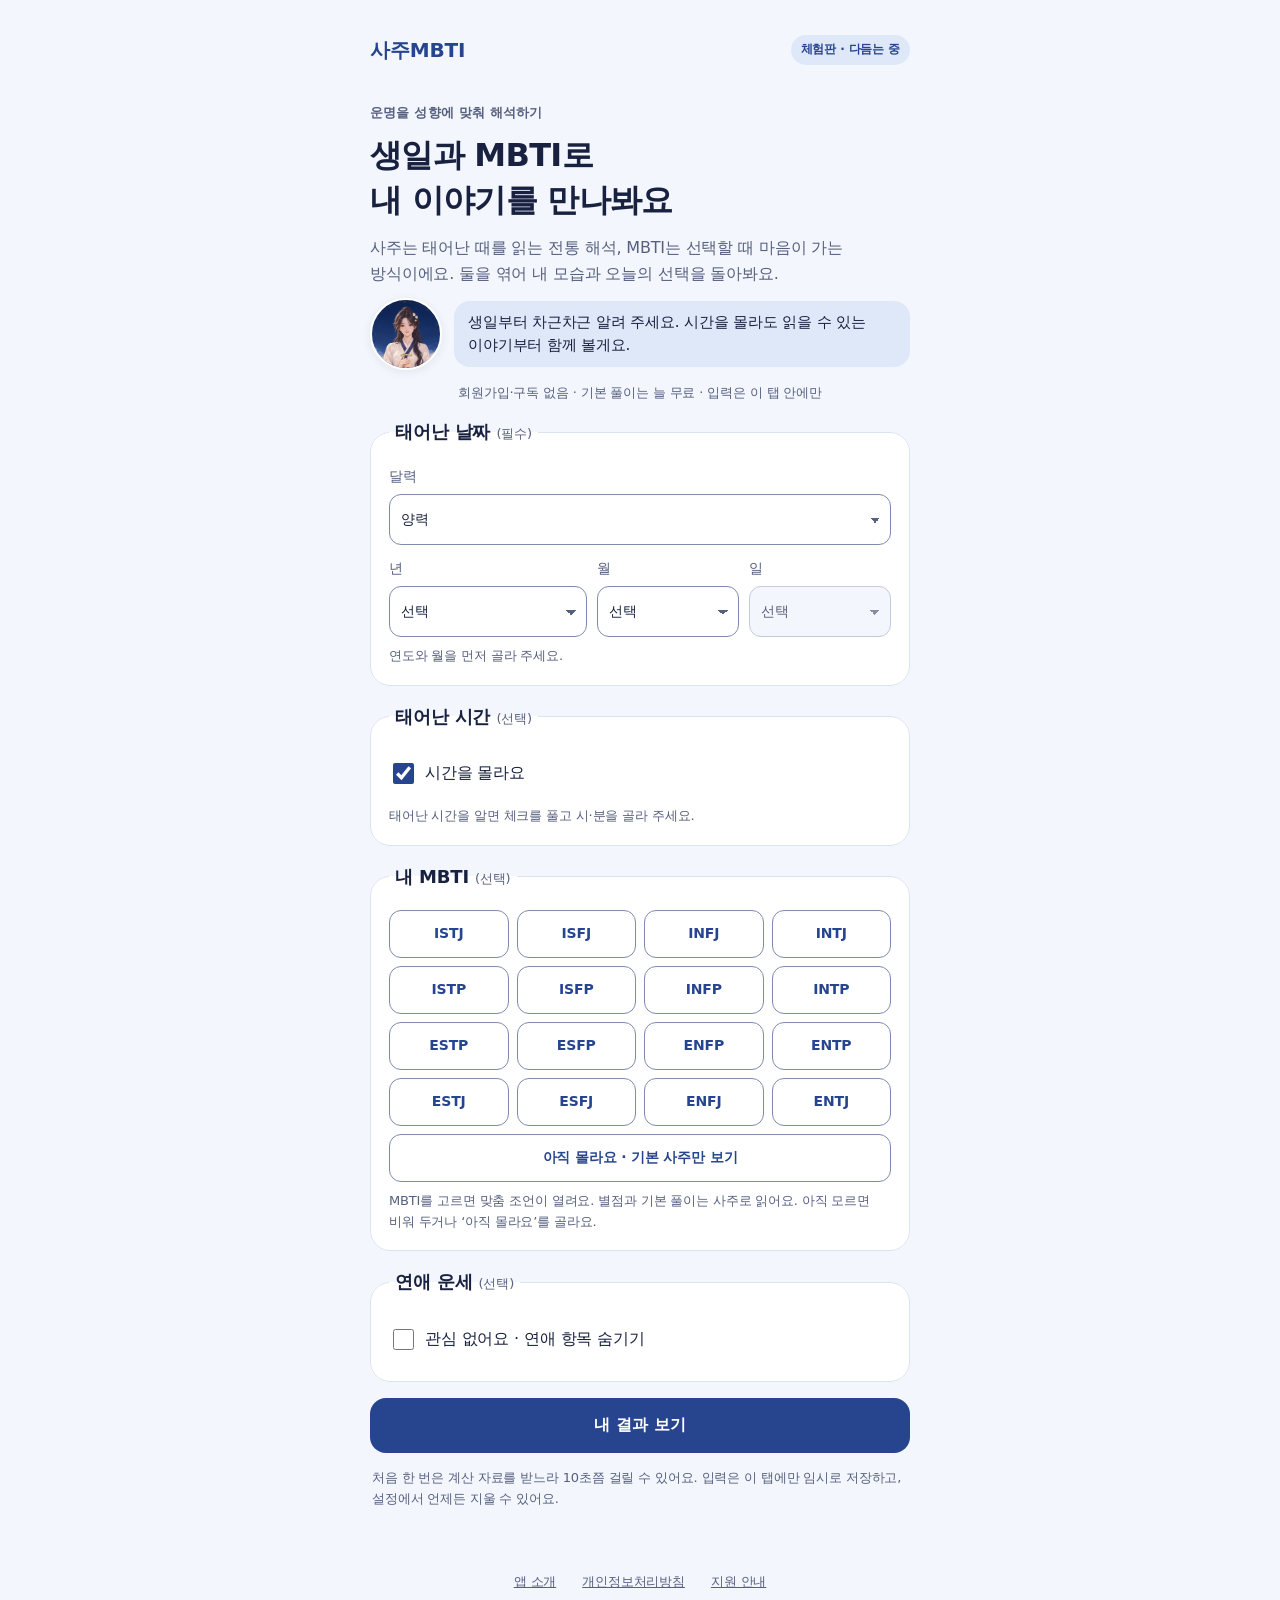
==== commit 82226af9: "Publish saju test web update Web trial only (test/ plus shared icons). No Android release.  Co-Autho" ====
--- a/test/index.html
+++ b/test/index.html
@@ -6,7 +6,7 @@
   <meta name="robots" content="noindex,nofollow">
   <meta name="referrer" content="no-referrer">
   <meta http-equiv="Content-Security-Policy" content="default-src 'self'; script-src 'self'; style-src 'self'; img-src 'self'; connect-src 'self'; worker-src 'self'; base-uri 'none'; form-action 'none'; object-src 'none'">
-  <meta name="theme-color" content="#FFF9F1">
+  <meta name="theme-color" content="#F3F6FC">
   <title>사주MBTI · 오늘의 이야기</title>
   <meta name="description" content="생일과 MBTI를 입력하면 사주 풀이와 오늘 운세, 성향별 행동 조언을 브라우저에서 바로 볼 수 있는 웹 체험판이에요.">
   <link rel="icon" type="image/png" sizes="64x64" href="../favicon.png">
@@ -22,8 +22,8 @@
   <meta property="og:image:height" content="630">
   <meta property="og:image:alt" content="사주MBTI 안내 캐릭터와 앱 이름">
   <meta name="twitter:card" content="summary_large_image">
-  <link rel="stylesheet" href="app.css?build=ux-simple-20261110-2">
-  <script defer src="app.js?build=ux-simple-20261110-2"></script>
+  <link rel="stylesheet" href="app.css?build=blue-20261110-1">
+  <script defer src="app.js?build=blue-20261110-1"></script>
 </head>
 <body>
   <header class="topbar"><a href="./" aria-label="사주MBTI 체험판 처음으로">사주MBTI</a><span class="test-badge">체험판 · 다듬는 중</span></header>
@@ -53,7 +53,7 @@
     <noscript>브라우저 설정에서 JavaScript를 켜면 내 이야기를 열 수 있어요.</noscript>
   </main>
   <dialog id="loading-dialog" aria-labelledby="loading-title" aria-describedby="loading-message">
-    <div class="loading-spinner" aria-hidden="true"></div>
+    <img class="mascot" src="images/mascot.webp" width="256" height="256" alt=""><div class="loading-spinner" aria-hidden="true"></div>
     <h2 id="loading-title">내 사주를 준비하고 있어요</h2>
     <p id="loading-message" role="status" aria-live="polite">입력한 생일로 사주를 계산하고 있어요.</p>
     <p id="loading-note" class="hint">처음에는 자료를 받느라 10초쯤 걸릴 수 있어요. 와이파이에서 열면 좋아요.</p>
--- a/test/app.css
+++ b/test/app.css
@@ -1,4 +1,4 @@
-:root{color-scheme:light;--cream:#FFF9F1;--purple:#6D4DAA;--soft:#EDE4FA;--ink:#2E253D;--muted:#645870;--line:#E5DEEC;--control-line:#8E84A0;--stars:#805928;--ok:#2F6B45;--okbg:#E8F3EC;--danger:#8A2F45;--dangerbg:#F8E9ED;--gateborder:#CDBDEB;--dash:#D9CCEE;--dashbg:#FAF7FD;font-family:system-ui,-apple-system,"Segoe UI","Malgun Gothic","Apple SD Gothic Neo","Noto Sans KR",sans-serif;font-size:16px;color:var(--ink);background:var(--cream)}
+:root{color-scheme:light;--cream:#F3F6FC;--purple:#27458F;--soft:#DFE8F8;--ink:#18213F;--muted:#56607F;--line:#DCE3F0;--control-line:#7F8AAD;--stars:#9A6B12;--ok:#2F6B45;--okbg:#E8F3EC;--danger:#8A2F45;--dangerbg:#F8E9ED;--gateborder:#B9C8EA;--dash:#C9D6EF;--dashbg:#F4F7FC;font-family:system-ui,-apple-system,"Segoe UI","Malgun Gothic","Apple SD Gothic Neo","Noto Sans KR",sans-serif;font-size:16px;color:var(--ink);background:var(--cream)}
 *,*::before,*::after{box-sizing:border-box}
 /* 한국어는 어절 단위로 줄을 바꾼다. 긴 영문·주소만 필요할 때 끊는다. */
 body{margin:0;background:var(--cream);word-break:keep-all;overflow-wrap:break-word;-webkit-text-size-adjust:100%;text-size-adjust:100%}
@@ -38,7 +38,7 @@
 
 /* 입력 화면 */
 .guide.welcome{display:flex;align-items:center;gap:12px;margin:6px 0 12px}
-.avatar{flex:0 0 auto;width:72px;height:72px;border-radius:50%;overflow:hidden;background:var(--soft);border:2px solid #fff;box-shadow:0 2px 10px #2e253d14}
+.avatar{flex:0 0 auto;width:72px;height:72px;border-radius:50%;overflow:hidden;background:var(--soft);border:2px solid #fff;box-shadow:0 2px 10px #18213F14}
 /* 1122×1402(약 4:5) 상반신 그림을 원형 틀에 맞춘다. 아래를 곧게 자르지 않고 원으로 부드럽게 감싼다. */
 .avatar img{display:block;width:100%;height:auto;margin-top:4%}
 .guide.welcome p{flex:1;min-width:0;margin:0;padding:10px 14px;border-radius:16px;background:var(--soft);font-size:15px;line-height:1.55}
@@ -51,7 +51,7 @@
 input:not([type=checkbox]):not([type=radio]),select{width:100%;min-width:0;padding:13px 28px 13px 11px;border:1px solid var(--control-line);border-radius:12px;background-color:white;color:var(--ink);min-height:48px;margin-top:6px}
 select{-webkit-appearance:none;appearance:none;background-image:linear-gradient(45deg,transparent 50%,var(--muted) 50%),linear-gradient(135deg,var(--muted) 50%,transparent 50%);background-position:calc(100% - 15px) 52%,calc(100% - 10px) 52%;background-size:5px 5px,5px 5px;background-repeat:no-repeat}
 input[type=date]{padding-right:11px}
-input:disabled,select:disabled{background-color:#f5f0f9;border-color:#B9B0C6}
+input:disabled,select:disabled{background-color:#EEF3FB;border-color:#AAB4CC}
 input[type=checkbox]{width:21px;height:21px;accent-color:var(--purple);flex-shrink:0}
 [aria-invalid=true]{border-color:var(--danger)!important;box-shadow:0 0 0 1px var(--danger)}
 .field-error{color:var(--danger);font-weight:650}
@@ -78,7 +78,7 @@
 
 /* 공통 카드 */
 .cards{display:grid;gap:14px;margin:16px 0}
-.card{padding:18px;background:white;border:1px solid var(--line);border-radius:20px;box-shadow:0 3px 14px #2e253d05}
+.card{padding:18px;background:white;border:1px solid var(--line);border-radius:20px;box-shadow:0 3px 14px #18213F05}
 .card-top{display:flex;align-items:center;justify-content:space-between;gap:8px;flex-wrap:wrap;margin-bottom:12px}
 .card-title{font-size:18px;font-weight:700;line-height:1.55;margin:0 0 8px}
 .card-body{margin:0;line-height:1.75;white-space:pre-line}
@@ -87,7 +87,7 @@
 .notice{padding:15px 16px;background:var(--soft);border-radius:16px;font-size:14px;line-height:1.65;margin:14px 0}
 .notice p{margin:4px 0;font-size:14px}
 .chip{display:inline-flex;align-items:center;font-size:12.5px;font-weight:700;line-height:1.4;padding:3px 9px;border-radius:20px;background:var(--soft);color:var(--purple);white-space:nowrap}
-.chip.plain{background:#F4F0F8;color:var(--muted)}
+.chip.plain{background:#EEF3FB;color:var(--muted)}
 .footer-note{font-size:13px;color:var(--muted);line-height:1.6;margin:22px 4px 0}
 
 /* 펼침: 모든 details를 같은 모양과 44px 이상 터치 영역으로 */
@@ -164,7 +164,7 @@
 .gate.choose .cta{margin-top:14px}
 
 /* 오늘: 내일 미리 보기 */
-.tomorrow{margin-top:12px;background:#FBF8FF}
+.tomorrow{margin-top:12px;background:#F6F9FE}
 .tmhead{font-size:13px;font-weight:800;color:var(--purple);line-height:1.45;margin:0}
 .tmline{font-size:15px;font-weight:750;line-height:1.55;margin:4px 0 0}
 .tmstars{color:var(--stars);letter-spacing:1px;white-space:nowrap}
@@ -186,10 +186,10 @@
 .mlabel{display:flex;align-items:center;gap:4px;font-size:12.5px;font-weight:800;color:var(--purple);line-height:1.45;margin:0}
 .mtitle{font-size:15px;font-weight:800;line-height:1.5;margin:2px 0 0}
 .lockmark{display:inline-flex;color:var(--muted)}
-.drow{display:flex;align-items:center;flex-wrap:wrap;width:100%;min-height:44px;margin-top:8px;padding:6px 12px;border:0;border-radius:12px;background:#F7F3FB;color:var(--purple);font-size:13.5px;font-weight:700;line-height:1.4;text-align:left}
+.drow{display:flex;align-items:center;flex-wrap:wrap;width:100%;min-height:44px;margin-top:8px;padding:6px 12px;border:0;border-radius:12px;background:#F1F5FC;color:var(--purple);font-size:13.5px;font-weight:700;line-height:1.4;text-align:left}
 
 /* 시트(별점 기준·선택·미리 보기·확인) */
-dialog.sheet{width:min(480px,100%);max-width:100%;max-height:88dvh;margin:auto auto 0;padding:0;border:0;border-radius:22px 22px 0 0;background:#fff;color:var(--ink);box-shadow:0 -6px 24px #2e253d1f;overflow:auto;overscroll-behavior:contain}
+dialog.sheet{width:min(480px,100%);max-width:100%;max-height:88dvh;margin:auto auto 0;padding:0;border:0;border-radius:22px 22px 0 0;background:#fff;color:var(--ink);box-shadow:0 -6px 24px #18213F1f;overflow:auto;overscroll-behavior:contain}
 dialog.sheet::backdrop{background:rgba(46,37,61,.4)}
 @media(min-width:650px){dialog.sheet{margin:auto;border-radius:22px}}
 .sheet-inner{padding:20px 20px calc(20px + env(safe-area-inset-bottom))}
@@ -233,7 +233,7 @@
 .pillar strong{display:block;font-size:18px;white-space:nowrap}
 .pillars.expert strong{font-size:16px}
 .elems{display:grid;grid-template-columns:repeat(5,minmax(0,1fr));gap:4px;margin:0}
-.elem{font-size:12.5px;color:var(--muted);text-align:center;background:#F7F3FB;border-radius:20px;padding:4px 0;line-height:1.44;white-space:nowrap}
+.elem{font-size:12.5px;color:var(--muted);text-align:center;background:#F1F5FC;border-radius:20px;padding:4px 0;line-height:1.44;white-space:nowrap}
 .elem b{color:var(--ink);font-weight:800}
 .nfree{margin-top:10px}
 .nlabel{font-size:12.5px;font-weight:800;color:var(--purple);line-height:1.45;margin:0}
@@ -255,7 +255,7 @@
 [data-professional-saju] h2{font-size:18px}
 [data-professional-saju] h3{font-size:16px;margin-top:14px}
 .element-grid{display:grid;grid-template-columns:repeat(5,minmax(0,1fr));gap:6px;margin:14px 0}
-.element-grid>div{text-align:center;padding:10px 2px;border-radius:12px;background:#f6f3fc}
+.element-grid>div{text-align:center;padding:10px 2px;border-radius:12px;background:#F1F5FC}
 .element-grid span{display:block;font-size:13px}
 .element-grid strong{display:block;font-size:24px}
 .element-grid small{font-size:12px;font-weight:400;margin-left:3px}
@@ -287,14 +287,14 @@
 .date-selector button{width:auto;margin:6px 0 0}
 
 /* 하단 탭 */
-.tabs{position:fixed;bottom:0;left:50%;transform:translateX(-50%);width:min(600px,100%);display:grid;grid-template-columns:repeat(4,1fr);background:#fffcf8f5;backdrop-filter:blur(10px);padding:8px 10px calc(8px + env(safe-area-inset-bottom));border-top:1px solid var(--line);z-index:5}
+.tabs{position:fixed;bottom:0;left:50%;transform:translateX(-50%);width:min(600px,100%);display:grid;grid-template-columns:repeat(4,1fr);background:#F8FAFEf5;backdrop-filter:blur(10px);padding:8px 10px calc(8px + env(safe-area-inset-bottom));border-top:1px solid var(--line);z-index:5}
 .tabs button{border:0;border-radius:14px;color:var(--muted);background:none;min-height:48px;font-size:14px;font-weight:550}
 .tabs button[aria-current=page]{background:var(--soft);color:var(--purple);font-weight:800;box-shadow:inset 0 -3px 0 var(--purple)}
 #result-screen{padding-bottom:84px}
 
 /* 로딩 */
-#loading-dialog{width:min(420px,calc(100% - 32px));max-height:calc(100dvh - 32px);overflow:auto;border:1px solid var(--line);border-radius:24px;padding:26px 22px;background:var(--cream);color:var(--ink);text-align:center;box-shadow:0 16px 60px #2e253d33}
-#loading-dialog::backdrop{background:#2e253d66}
+#loading-dialog{width:min(420px,calc(100% - 32px));max-height:calc(100dvh - 32px);overflow:auto;border:1px solid var(--line);border-radius:24px;padding:26px 22px;background:var(--cream);color:var(--ink);text-align:center;box-shadow:0 16px 60px #18213F33}
+#loading-dialog::backdrop{background:#18213F66}
 #loading-dialog h2{font-size:21px}
 #loading-dialog p{margin:12px 0 12px}
 #loading-dialog .hint{margin:0 0 16px}
@@ -312,7 +312,7 @@
 .hook{margin-top:12px;border:2px solid var(--purple)}
 .hook.open{border-color:#BFD9C8}
 .teaser{position:relative;display:flex;flex-direction:column;gap:8px;margin-top:12px}
-.teaser i{display:block;height:11px;border-radius:6px;background:#E9E0F5;filter:blur(1.2px)}
+.teaser i{display:block;height:11px;border-radius:6px;background:#D5E0F4;filter:blur(1.2px)}
 .teaser i:nth-child(2){width:92%}
 .teaser i.s{width:58%}
 .teaser::after{content:"";position:absolute;left:0;right:0;bottom:-2px;height:22px;background:linear-gradient(#ffffff00,#fff)}
@@ -322,14 +322,14 @@
 .tsub{font-size:13px;color:var(--muted);line-height:1.5;margin:4px 0 0}
 .tlist{list-style:none;margin:8px 0 0;padding:0}
 .titem{display:flex;align-items:flex-start;gap:12px;padding:12px 0;border-top:1px solid var(--line)}
-.tbox{display:grid;place-items:center;flex:none;width:30px;height:30px;margin-top:1px;padding:0;border:2px solid #B9A6D8;border-radius:9px;background:#fff;color:#fff}
+.tbox{display:grid;place-items:center;flex:none;width:30px;height:30px;margin-top:1px;padding:0;border:2px solid #9FB2DD;border-radius:9px;background:#fff;color:#fff}
 .locked-item .tbox{color:var(--purple);border-style:dashed}
 .tbox[aria-pressed="true"]{background:var(--purple);border-color:var(--purple)}
 .ttext{font-size:15.5px;font-weight:700;line-height:1.45;margin:0}
-.ttext.done{color:var(--muted);text-decoration:line-through;text-decoration-color:#B9A6D8}
+.ttext.done{color:var(--muted);text-decoration:line-through;text-decoration-color:#9FB2DD}
 .tmeta{font-size:12.5px;color:var(--muted);line-height:1.5;margin:2px 0 0}
 .tstars{color:var(--stars);font-size:12px}
-.tskel{display:block;width:78%;height:13px;margin-top:5px;border-radius:7px;background:#EDE6F6;filter:blur(1px)}
+.tskel{display:block;width:78%;height:13px;margin-top:5px;border-radius:7px;background:#DCE5F5;filter:blur(1px)}
 .linkbtn.strong{margin:6px 0 -8px -8px;color:var(--purple);font-weight:800}
 .dgrid{display:grid;grid-template-columns:repeat(2,minmax(0,1fr));gap:10px;margin-top:10px}
 .dgrid>.dtile:last-child:nth-child(odd){grid-column:1/-1}
@@ -345,7 +345,7 @@
 .mbox{margin-top:14px;padding:14px;border:1px solid var(--dash);border-radius:16px;background:var(--dashbg)}
 .mbox.open{background:#F3FAF5;border-color:#BFD9C8}
 .mbox .rlabel{display:flex;align-items:center;gap:4px;margin-top:0}
-.mbox .teaser::after{background:linear-gradient(#faf7fd00,var(--dashbg))}
+.mbox .teaser::after{background:linear-gradient(#F4F7FC00,var(--dashbg))}
 .sbtn.wide{width:100%;margin-top:14px}
 .adsim .adlabel{font-size:12px;font-weight:800;color:var(--muted);margin:0 0 4px}
 .adsim .adbar{height:6px;margin:16px 0 4px;overflow:hidden;border-radius:6px;background:var(--soft)}
@@ -368,7 +368,7 @@
 .hdate b{display:block;font-size:25px;font-weight:800;letter-spacing:-.4px}
 .hdate span{font-size:15px;color:var(--muted)}
 .hguide{position:absolute;right:2px;bottom:-22px;height:calc(100% + 22px);width:auto;max-width:none}
-.hcard{position:relative;z-index:1;padding:0;overflow:hidden;border:0;box-shadow:0 6px 22px #2e253d17}
+.hcard{position:relative;z-index:1;padding:0;overflow:hidden;border:0;box-shadow:0 6px 22px #18213F17}
 .hfree{padding:18px 18px 14px}
 .hkw{font-size:30px;font-weight:800;line-height:1.24;letter-spacing:-.6px;margin:0}
 .hgrade{display:flex;flex-wrap:wrap;align-items:baseline;gap:0 8px;min-height:44px;margin:4px 0 0 -6px;padding:6px;border:0;border-radius:10px;background:none;color:var(--ink);text-align:left}
@@ -411,3 +411,19 @@
 .ftitle{font-size:15.5px;font-weight:700;line-height:1.45;margin:4px 0 0}
 .fsum{font-size:15px;line-height:1.6;margin:2px 0 0}
 @media(max-width:350px){.rchips{margin-left:-14px;margin-right:-14px;padding-left:14px;padding-right:14px}.hkw{font-size:26px}.hmt{font-size:18px}}
+
+/* 2026-11-10 푸른 동양풍 테마: 밤하늘 머리, 금 테두리, 읽기 쉬운 고딕 본문 */
+:root{--gold:#E3B861;--night:#1B2A5C;font-family:"Pretendard Variable",Pretendard,-apple-system,BlinkMacSystemFont,"Apple SD Gothic Neo","Noto Sans KR","Noto Sans CJK KR","Malgun Gothic",system-ui,sans-serif;letter-spacing:-.01em}
+body{line-height:1.65}
+.htop{height:clamp(150px,26dvh,220px);margin:0 -6px;padding:12px 16px;border-radius:22px 22px 0 0;background:var(--night) url(images/sky_night.webp) center/cover no-repeat;overflow:hidden}
+.hdate{color:#F8F4E6;text-shadow:0 1px 8px #0b1230b3}
+.hdate span{color:#D9E2FA}
+.hguide{right:6px;bottom:-26px;height:calc(100% + 14px);filter:drop-shadow(0 4px 10px #0b123066)}
+.hcard{border:1px solid #e3b86199;box-shadow:0 8px 24px #1b2a5c24}
+.hkw{color:var(--night)}
+.hhook{background:linear-gradient(#E4ECFA,#DCE6F8);border-top:1px solid #c9d6ef}
+.cta{background:var(--night);box-shadow:inset 0 0 0 1px #e3b86166}
+.card{border-color:#dfe5f1}
+.guide.welcome .avatar{background:var(--night) url(images/sky_night.webp) center/cover}
+.mascot{display:block;width:64px;height:64px;margin:0 auto 6px}
+.tabs button[aria-current=page]{box-shadow:inset 0 -3px 0 var(--gold)}
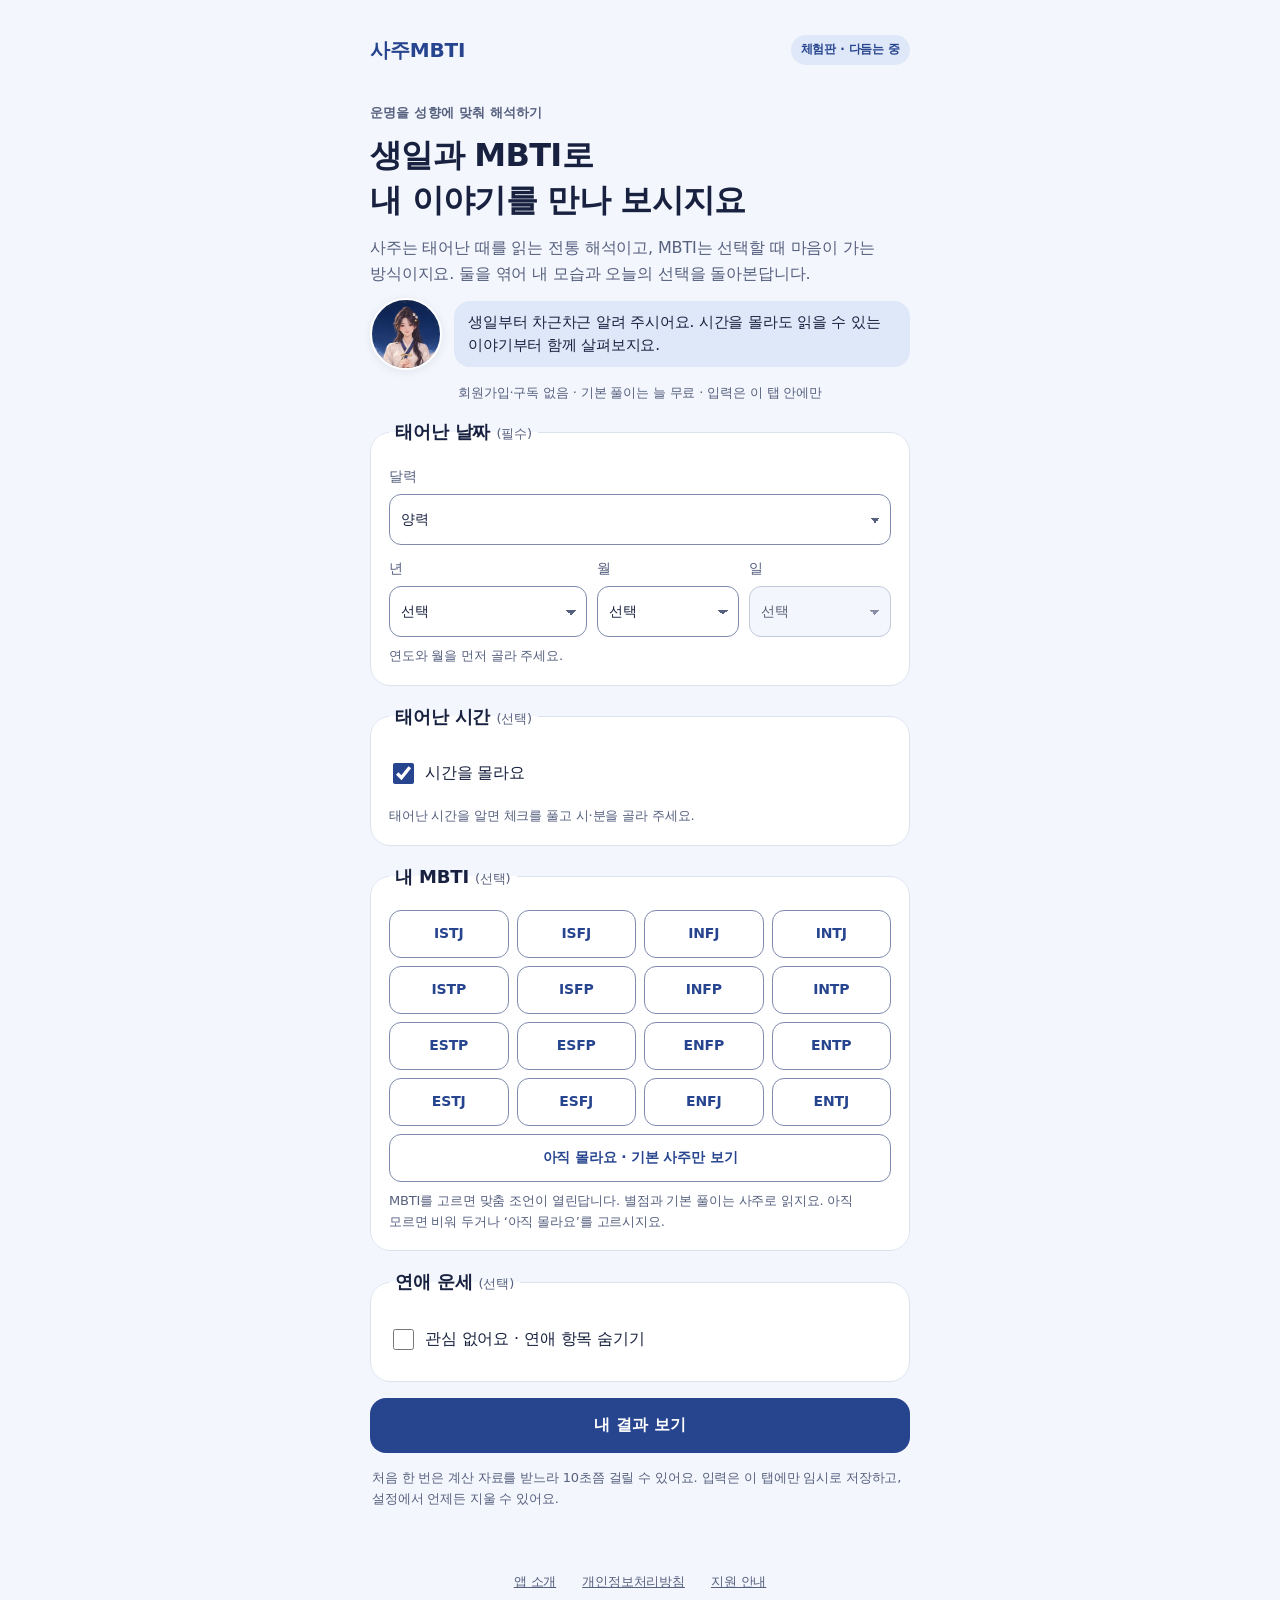
==== commit 7e9dd8f9: "Publish saju test web update Web trial only (test/ plus shared icons). No Android release.  Co-Autho" ====
--- a/test/index.html
+++ b/test/index.html
@@ -22,15 +22,15 @@
   <meta property="og:image:height" content="630">
   <meta property="og:image:alt" content="사주MBTI 안내 캐릭터와 앱 이름">
   <meta name="twitter:card" content="summary_large_image">
-  <link rel="stylesheet" href="app.css?build=blue-20261110-1">
-  <script defer src="app.js?build=blue-20261110-1"></script>
+  <link rel="stylesheet" href="app.css?build=elegant-20261110-1">
+  <script defer src="app.js?build=elegant-20261110-1"></script>
 </head>
 <body>
   <header class="topbar"><a href="./" aria-label="사주MBTI 체험판 처음으로">사주MBTI</a><span class="test-badge">체험판 · 다듬는 중</span></header>
   <main id="app">
     <section id="input-screen" aria-labelledby="input-title">
-      <div class="intro"><p class="eyebrow">운명을 성향에 맞춰 해석하기</p><h1 id="input-title">생일과 MBTI로<br>내 이야기를 만나봐요</h1><p class="intro-text">사주는 태어난 때를 읽는 전통 해석, MBTI는 선택할 때 마음이 가는 방식이에요. 둘을 엮어 내 모습과 오늘의 선택을 돌아봐요.</p></div>
-      <div class="guide welcome"><span class="avatar"><img src="images/guide_b_smile.webp" width="720" height="900" alt=""></span><p>생일부터 차근차근 알려 주세요. 시간을 몰라도 읽을 수 있는 이야기부터 함께 볼게요.</p></div>
+      <div class="intro"><p class="eyebrow">운명을 성향에 맞춰 해석하기</p><h1 id="input-title">생일과 MBTI로<br>내 이야기를 만나 보시지요</h1><p class="intro-text">사주는 태어난 때를 읽는 전통 해석이고, MBTI는 선택할 때 마음이 가는 방식이지요. 둘을 엮어 내 모습과 오늘의 선택을 돌아본답니다.</p></div>
+      <div class="guide welcome"><span class="avatar"><img src="images/guide_b_smile.webp" width="720" height="900" alt=""></span><p>생일부터 차근차근 알려 주시어요. 시간을 몰라도 읽을 수 있는 이야기부터 함께 살펴보지요.</p></div>
       <p class="trust"><span class="nw">회원가입·구독 없음 ·</span> <span class="nw">기본 풀이는 늘 무료 ·</span> <span class="nw">입력은 이 탭 안에만</span></p>
       <form id="profile-form" novalidate>
         <fieldset><legend>태어난 날짜 <span class="req">(필수)</span></legend>
@@ -39,7 +39,7 @@
           <p id="birth-day-hint" class="hint" role="status" aria-live="polite">연도와 월을 먼저 골라 주세요.</p>
         </fieldset>
         <fieldset><legend>태어난 시간 <span class="opt">(선택)</span></legend><label class="check"><input id="time-unknown" name="unknown" type="checkbox" checked>시간을 몰라요</label><div id="time-fields" class="time-fields" hidden><label>시<select id="birth-hour" name="hour" disabled><option value="">선택</option></select></label><label>분<select id="birth-minute" name="minute" disabled><option value="">선택</option></select></label></div><p id="time-hint" class="hint" aria-live="polite">태어난 시간을 알면 체크를 풀고 시·분을 골라 주세요.</p></fieldset>
-        <fieldset><legend>내 MBTI <span class="opt">(선택)</span></legend><div id="mbti-buttons" class="type-grid"></div><p class="hint">MBTI를 고르면 맞춤 조언이 열려요. 별점과 기본 풀이는 사주로 읽어요. 아직 모르면 비워 두거나 ‘아직 몰라요’를 골라요.</p></fieldset>
+        <fieldset><legend>내 MBTI <span class="opt">(선택)</span></legend><div id="mbti-buttons" class="type-grid"></div><p class="hint">MBTI를 고르면 맞춤 조언이 열린답니다. 별점과 기본 풀이는 사주로 읽지요. 아직 모르면 비워 두거나 ‘아직 몰라요’를 고르시지요.</p></fieldset>
         <fieldset><legend>연애 운세 <span class="opt">(선택)</span></legend><label class="check"><input id="romance-hidden" name="romanceHidden" type="checkbox">관심 없어요 · 연애 항목 숨기기</label></fieldset>
         <p id="form-error" class="error" role="alert" hidden></p>
         <div id="load-state" class="load-state" role="status" aria-live="polite" hidden></div>
@@ -54,9 +54,9 @@
   </main>
   <dialog id="loading-dialog" aria-labelledby="loading-title" aria-describedby="loading-message">
     <img class="mascot" src="images/mascot.webp" width="256" height="256" alt=""><div class="loading-spinner" aria-hidden="true"></div>
-    <h2 id="loading-title">내 사주를 준비하고 있어요</h2>
-    <p id="loading-message" role="status" aria-live="polite">입력한 생일로 사주를 계산하고 있어요.</p>
-    <p id="loading-note" class="hint">처음에는 자료를 받느라 10초쯤 걸릴 수 있어요. 와이파이에서 열면 좋아요.</p>
+    <h2 id="loading-title">내 사주를 준비하고 있답니다</h2>
+    <p id="loading-message" role="status" aria-live="polite">입력한 생일로 사주를 계산하고 있답니다.</p>
+    <p id="loading-note" class="hint">처음에는 자료를 받느라 10초쯤 걸릴 수 있답니다. 와이파이에서 열면 좋지요.</p>
     <button id="cancel-calculation" class="secondary" type="button">취소하고 입력으로 돌아가기</button>
   </dialog>
   <dialog id="sheet" class="sheet" aria-labelledby="sheet-title"><div id="sheet-body"></div></dialog>
--- a/test/app.css
+++ b/test/app.css
@@ -427,3 +427,14 @@
 .guide.welcome .avatar{background:var(--night) url(images/sky_night.webp) center/cover}
 .mascot{display:block;width:64px;height:64px;margin:0 auto 6px}
 .tabs button[aria-current=page]{box-shadow:inset 0 -3px 0 var(--gold)}
+
+/* 2026-11-10 푸른 동양풍 탭 머리 그림(마크업은 그대로 두고 있는 요소만 꾸민다)
+   내 사주: 제목 줄(.ttl)에 호숫가 정자, MBTI: 제목(h1 바로 뒤가 .subtitle 인 화면)에 등불이 뜬 구름바다.
+   글자는 왼쪽의 어두운 덮개 위에 미색으로 놓는다. :has() 를 모르는 브라우저는 예전처럼 그림 없이 보인다. */
+.ttl{position:relative;align-items:flex-end;min-height:clamp(150px,24dvh,200px);margin:0 -6px 12px;padding:16px 16px 12px;border-radius:22px;overflow:hidden;background:linear-gradient(180deg,#0b123000 30%,#0b1230b8 100%),linear-gradient(90deg,#0b1230b3 0%,#0b123066 48%,#0b123000 78%),var(--night) url(images/bg_pavilion.webp) 88% 62%/cover no-repeat;box-shadow:inset 0 0 0 1px #e3b86180}
+.ttl h1{margin:0 0 2px;color:#F8F4E6;text-shadow:0 1px 10px #0b1230cc}
+.ttl .subtitle{margin:0;color:#E6ECFB;text-shadow:0 1px 6px #0b1230e6}
+.ttl .editbtn{position:absolute;top:10px;right:10px;margin:0;padding:0 14px;border:1px solid #e3b86199;border-radius:999px;background:#0b1230a6;color:#F8F4E6;text-decoration:none}
+.ttl .editbtn:focus-visible{outline-color:var(--gold)}
+h1#page-title:has(+.subtitle+[data-type-introduction]),h1#page-title:has(+.subtitle+.sech){display:flex;align-items:flex-end;min-height:clamp(150px,24dvh,200px);margin:0 -6px 12px;padding:16px 16px 14px;border-radius:22px;color:#F8F4E6;text-shadow:0 1px 10px #0b1230cc;background:linear-gradient(180deg,#0b123000 35%,#0b1230a6 100%),linear-gradient(90deg,#0b1230a6 0%,#0b12304d 50%,#0b123000 80%),var(--night) url(images/bg_clouds.webp) 80% 45%/cover no-repeat;box-shadow:inset 0 0 0 1px #e3b86180}
+@media(forced-colors:active){.ttl,h1#page-title{background:none;box-shadow:none}.ttl h1,.ttl .subtitle,.ttl .editbtn,h1#page-title{color:inherit;text-shadow:none}}
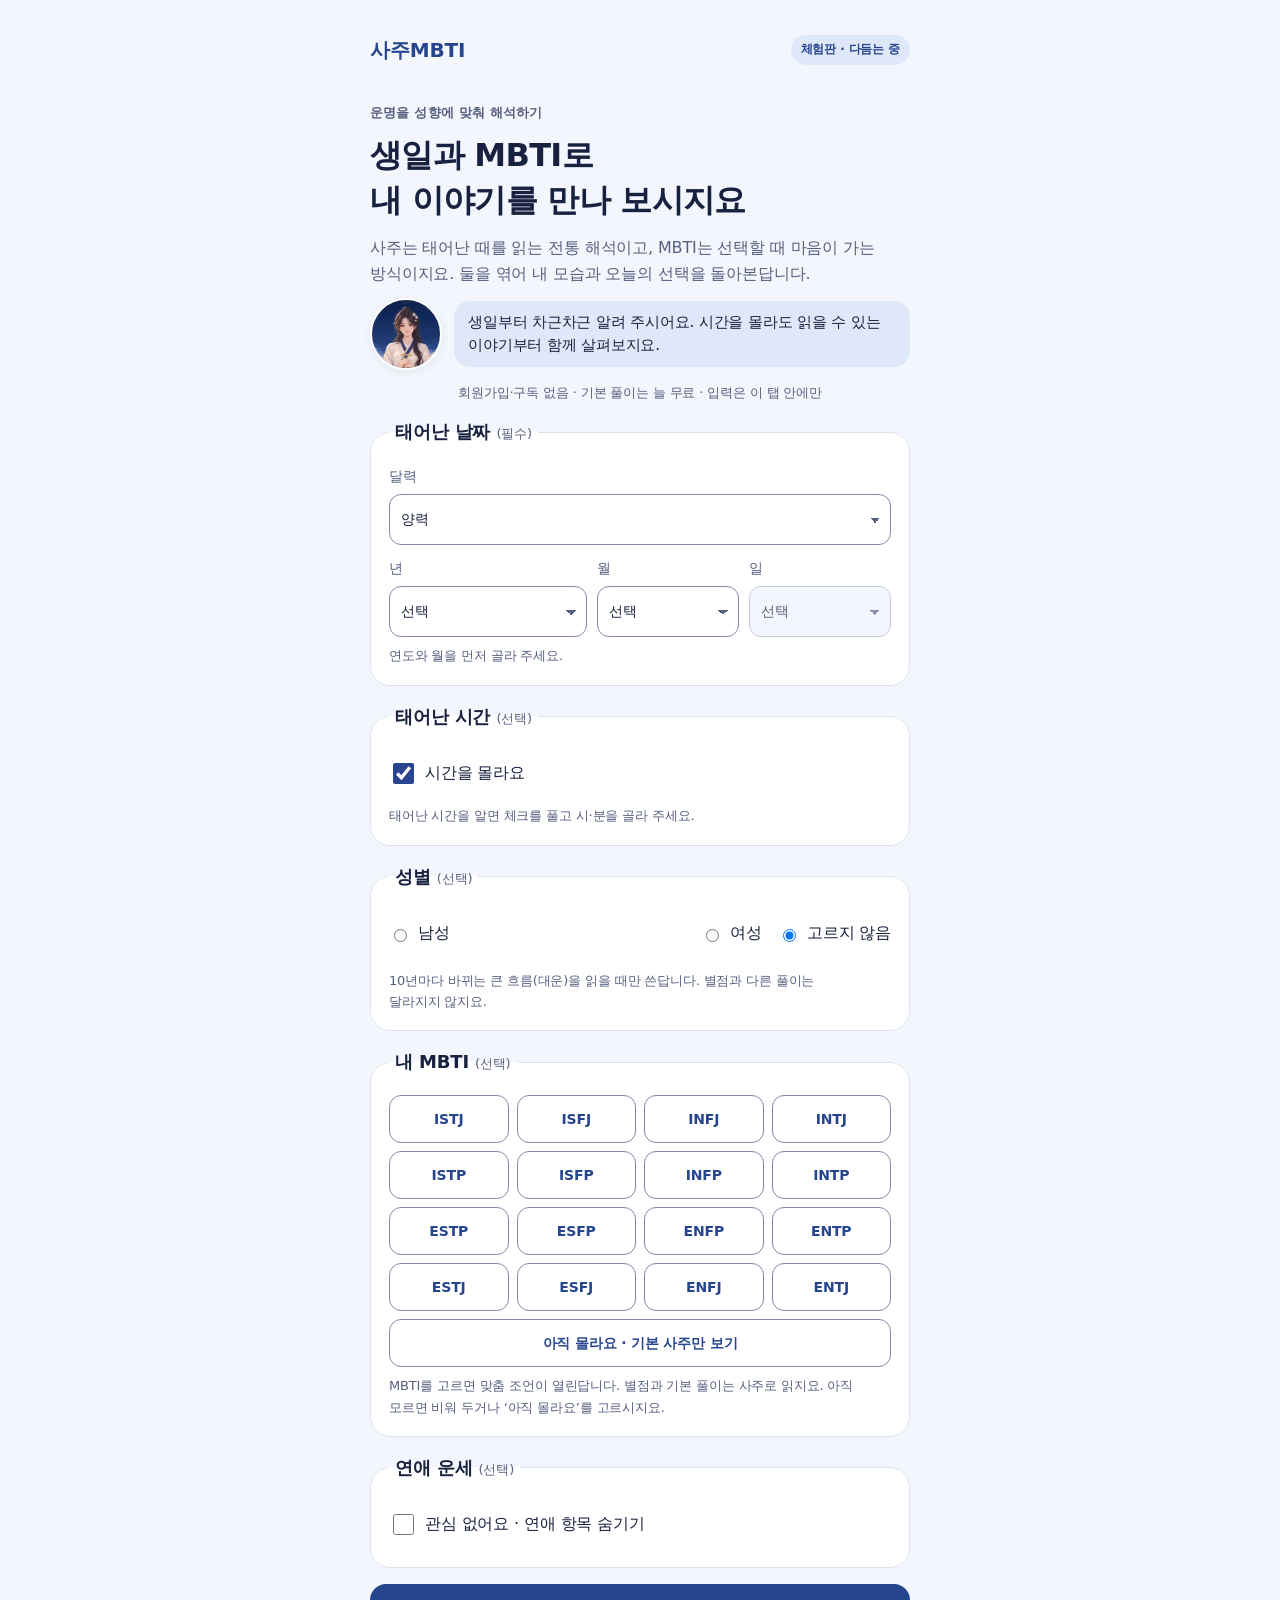
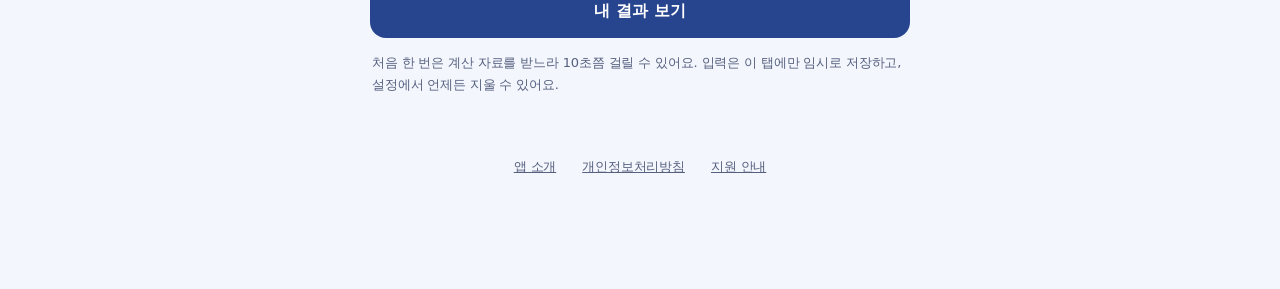
==== commit 2b34b4ed: "Publish saju test web update Web trial only (test/ plus shared icons). No Android release.  Co-Autho" ====
--- a/test/index.html
+++ b/test/index.html
@@ -22,8 +22,8 @@
   <meta property="og:image:height" content="630">
   <meta property="og:image:alt" content="사주MBTI 안내 캐릭터와 앱 이름">
   <meta name="twitter:card" content="summary_large_image">
-  <link rel="stylesheet" href="app.css?build=elegant-20261110-1">
-  <script defer src="app.js?build=elegant-20261110-1"></script>
+  <link rel="stylesheet" href="app.css?build=elegant-20261111-2">
+  <script defer src="app.js?build=elegant-20261111-3"></script>
 </head>
 <body>
   <header class="topbar"><a href="./" aria-label="사주MBTI 체험판 처음으로">사주MBTI</a><span class="test-badge">체험판 · 다듬는 중</span></header>
@@ -39,6 +39,7 @@
           <p id="birth-day-hint" class="hint" role="status" aria-live="polite">연도와 월을 먼저 골라 주세요.</p>
         </fieldset>
         <fieldset><legend>태어난 시간 <span class="opt">(선택)</span></legend><label class="check"><input id="time-unknown" name="unknown" type="checkbox" checked>시간을 몰라요</label><div id="time-fields" class="time-fields" hidden><label>시<select id="birth-hour" name="hour" disabled><option value="">선택</option></select></label><label>분<select id="birth-minute" name="minute" disabled><option value="">선택</option></select></label></div><p id="time-hint" class="hint" aria-live="polite">태어난 시간을 알면 체크를 풀고 시·분을 골라 주세요.</p></fieldset>
+        <fieldset><legend>성별 <span class="opt">(선택)</span></legend><div class="calendar-fields"><label class="check"><input type="radio" name="gender" value="M">남성</label><label class="check"><input type="radio" name="gender" value="F">여성</label><label class="check"><input type="radio" name="gender" value="" checked>고르지 않음</label></div><p class="hint">10년마다 바뀌는 큰 흐름(대운)을 읽을 때만 쓴답니다. 별점과 다른 풀이는 달라지지 않지요.</p></fieldset>
         <fieldset><legend>내 MBTI <span class="opt">(선택)</span></legend><div id="mbti-buttons" class="type-grid"></div><p class="hint">MBTI를 고르면 맞춤 조언이 열린답니다. 별점과 기본 풀이는 사주로 읽지요. 아직 모르면 비워 두거나 ‘아직 몰라요’를 고르시지요.</p></fieldset>
         <fieldset><legend>연애 운세 <span class="opt">(선택)</span></legend><label class="check"><input id="romance-hidden" name="romanceHidden" type="checkbox">관심 없어요 · 연애 항목 숨기기</label></fieldset>
         <p id="form-error" class="error" role="alert" hidden></p>
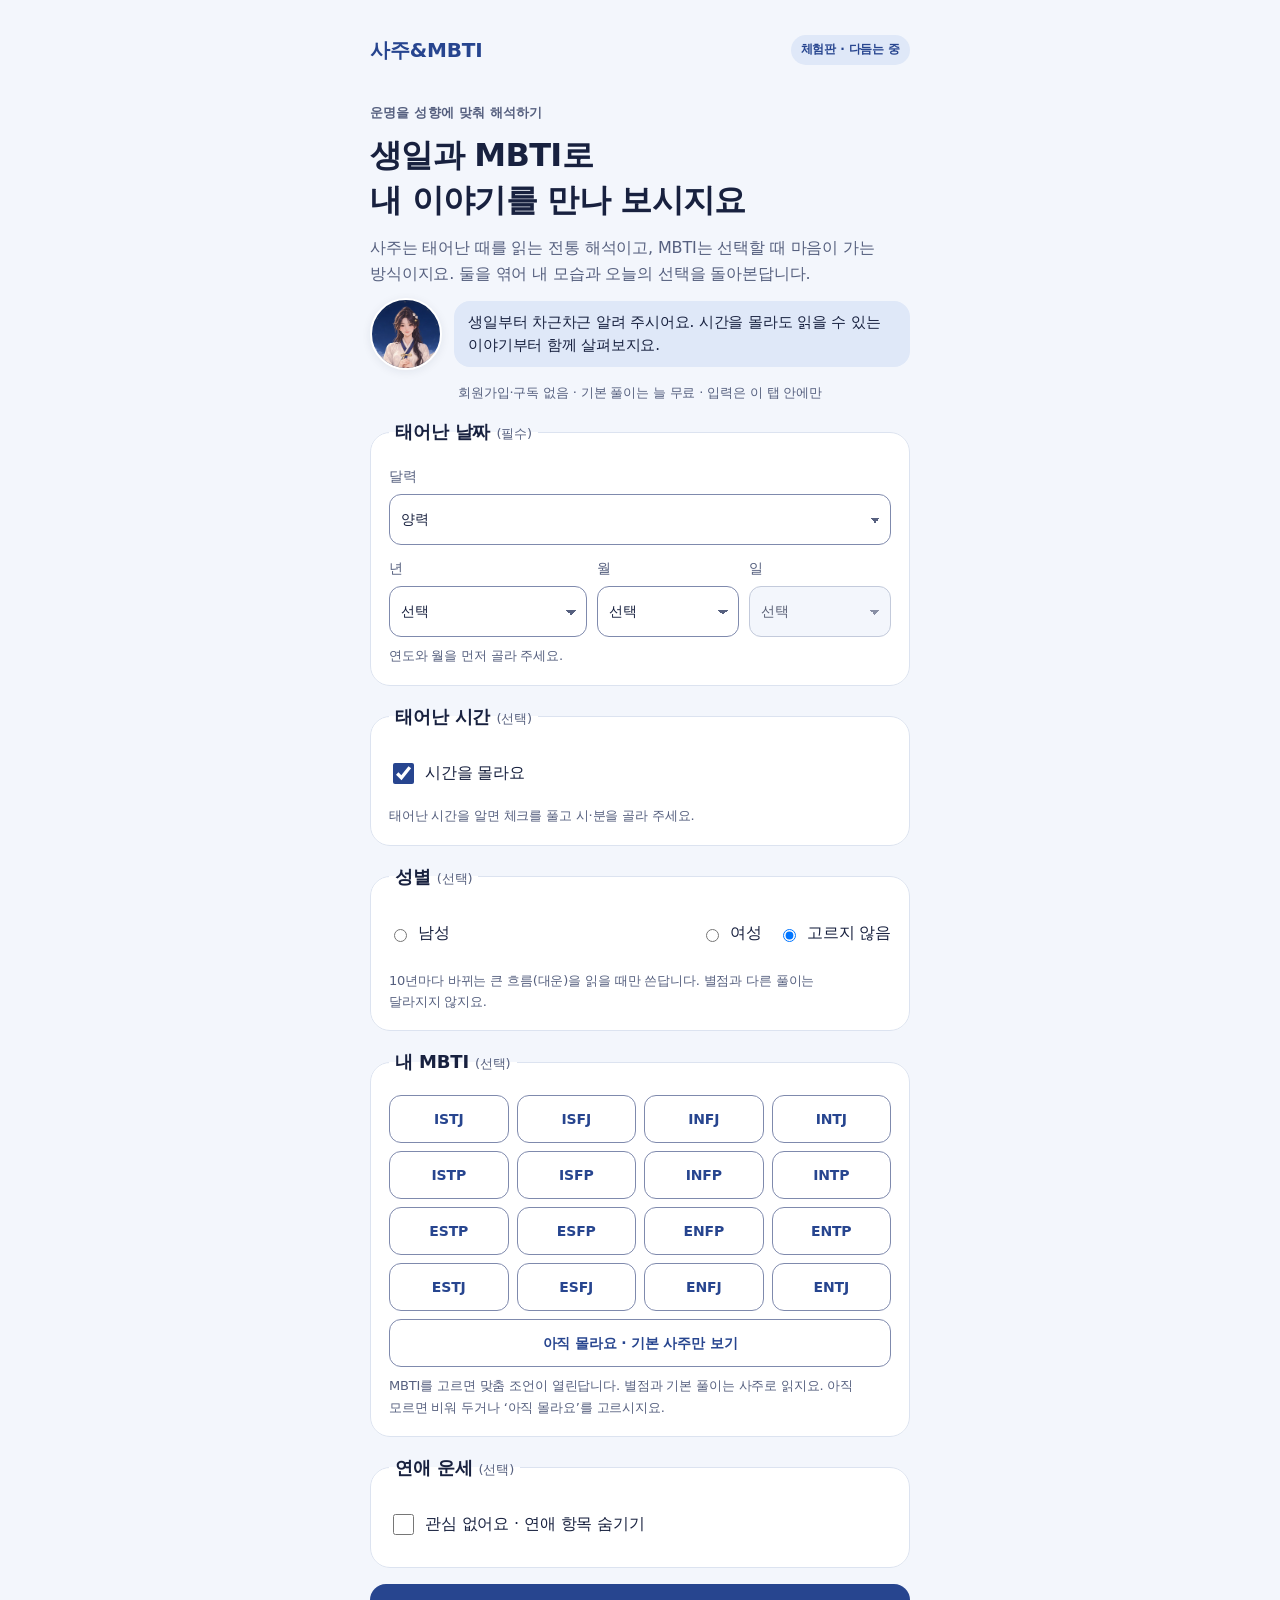
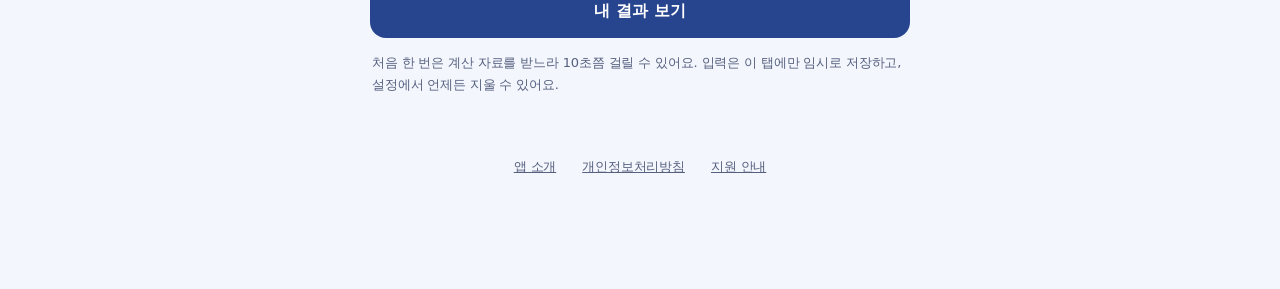
==== commit c458c058: "Update privacy policy (effective 2026-11-14) and rename app to 사주&MBTI Privacy policy rewritten (17 " ====
--- a/test/index.html
+++ b/test/index.html
@@ -7,26 +7,26 @@
   <meta name="referrer" content="no-referrer">
   <meta http-equiv="Content-Security-Policy" content="default-src 'self'; script-src 'self'; style-src 'self'; img-src 'self'; connect-src 'self'; worker-src 'self'; base-uri 'none'; form-action 'none'; object-src 'none'">
   <meta name="theme-color" content="#F3F6FC">
-  <title>사주MBTI · 오늘의 이야기</title>
+  <title>사주&amp;MBTI · 오늘의 이야기</title>
   <meta name="description" content="생일과 MBTI를 입력하면 사주 풀이와 오늘 운세, 성향별 행동 조언을 브라우저에서 바로 볼 수 있는 웹 체험판이에요.">
   <link rel="icon" type="image/png" sizes="64x64" href="../favicon.png">
   <link rel="apple-touch-icon" sizes="180x180" href="../apple-touch-icon.png">
   <meta property="og:type" content="website">
-  <meta property="og:site_name" content="사주MBTI">
+  <meta property="og:site_name" content="사주&amp;MBTI">
   <meta property="og:locale" content="ko_KR">
-  <meta property="og:title" content="사주MBTI 웹 체험판 · 오늘의 이야기">
+  <meta property="og:title" content="사주&amp;MBTI 웹 체험판 · 오늘의 이야기">
   <meta property="og:description" content="생일과 MBTI로 사주 풀이와 오늘 운세, 성향별 행동 조언을 미리 볼 수 있어요. 입력은 이 탭 안에만 저장돼요.">
   <meta property="og:url" content="https://bluehige.github.io/saju/test/">
   <meta property="og:image" content="https://bluehige.github.io/saju/og-image.png">
   <meta property="og:image:width" content="1200">
   <meta property="og:image:height" content="630">
-  <meta property="og:image:alt" content="사주MBTI 안내 캐릭터와 앱 이름">
+  <meta property="og:image:alt" content="사주&amp;MBTI 안내 캐릭터와 앱 이름">
   <meta name="twitter:card" content="summary_large_image">
-  <link rel="stylesheet" href="app.css?build=elegant-20261111-2">
-  <script defer src="app.js?build=elegant-20261111-3"></script>
+  <link rel="stylesheet" href="app.css?build=home-20261112-1">
+  <script defer src="app.js?build=name-20261114-1"></script>
 </head>
 <body>
-  <header class="topbar"><a href="./" aria-label="사주MBTI 체험판 처음으로">사주MBTI</a><span class="test-badge">체험판 · 다듬는 중</span></header>
+  <header class="topbar"><a href="./" aria-label="사주&amp;MBTI 체험판 처음으로">사주&amp;MBTI</a><span class="test-badge">체험판 · 다듬는 중</span></header>
   <main id="app">
     <section id="input-screen" aria-labelledby="input-title">
       <div class="intro"><p class="eyebrow">운명을 성향에 맞춰 해석하기</p><h1 id="input-title">생일과 MBTI로<br>내 이야기를 만나 보시지요</h1><p class="intro-text">사주는 태어난 때를 읽는 전통 해석이고, MBTI는 선택할 때 마음이 가는 방식이지요. 둘을 엮어 내 모습과 오늘의 선택을 돌아본답니다.</p></div>
--- a/test/app.css
+++ b/test/app.css
@@ -438,3 +438,33 @@
 .ttl .editbtn:focus-visible{outline-color:var(--gold)}
 h1#page-title:has(+.subtitle+[data-type-introduction]),h1#page-title:has(+.subtitle+.sech){display:flex;align-items:flex-end;min-height:clamp(150px,24dvh,200px);margin:0 -6px 12px;padding:16px 16px 14px;border-radius:22px;color:#F8F4E6;text-shadow:0 1px 10px #0b1230cc;background:linear-gradient(180deg,#0b123000 35%,#0b1230a6 100%),linear-gradient(90deg,#0b1230a6 0%,#0b12304d 50%,#0b123000 80%),var(--night) url(images/bg_clouds.webp) 80% 45%/cover no-repeat;box-shadow:inset 0 0 0 1px #e3b86180}
 @media(forced-colors:active){.ttl,h1#page-title{background:none;box-shadow:none}.ttl h1,.ttl .subtitle,.ttl .editbtn,h1#page-title{color:inherit;text-shadow:none}}
+
+/* 2026-11-12 오늘 첫 화면 보강(시안 v2): 그림을 조금 낮추고 총운 요약·분야별 운세 카드를 더한다. 광고 자리는 ?ads=preview 일 때만 보인다. */
+.htop{height:clamp(140px,23dvh,200px)}
+.hsum{margin:6px 0 0;font-size:15.5px;line-height:1.65;color:var(--muted)}
+.hfields{margin-top:12px;padding:16px 16px 6px}
+.hfh{margin:0 0 4px;font-size:18px;font-weight:800;color:var(--night)}
+.hflist{list-style:none;margin:0;padding:0}
+.hflist li+li{border-top:1px solid #e6ebf5}
+.hfrow{display:grid;grid-template-columns:5em minmax(0,1fr) 12px;grid-template-areas:"name title chev" "stars title chev";align-items:center;column-gap:12px;row-gap:0;width:100%;min-height:52px;padding:8px 0;border:0;background:none;color:var(--ink);text-align:left;font-size:15px}
+.hfname{grid-area:name;font-weight:800;line-height:1.3;color:var(--night);white-space:nowrap}
+.hfstars{grid-area:stars;line-height:1.3;font-size:12px;letter-spacing:.5px;color:var(--stars);white-space:nowrap}
+.hfstars.held{color:var(--muted);letter-spacing:0}
+.hftitle{grid-area:title;min-width:0;overflow:hidden;display:-webkit-box;-webkit-box-orient:vertical;-webkit-line-clamp:2;line-clamp:2;color:var(--muted);font-size:14.5px;line-height:1.4}
+.hfchev{grid-area:chev;color:var(--muted);font-size:18px;line-height:1}
+.hookcard{margin-top:12px}
+.hookcard .hhook{border-top:0}
+.adslot{border:1px solid #d7dce6;border-radius:16px;background:#F7F8FA}
+.adtag{display:inline-block;padding:1px 8px;border-radius:999px;background:#E6E9EF;color:#5B6273;font-size:11.5px;font-weight:700;line-height:1.6}
+.adslot i,.adslot b{display:block;background:#DADFE8;border-radius:6px}
+.adnative{margin-top:14px;padding:10px 12px 14px}
+.adnative .adbody{display:flex;gap:12px;align-items:center;margin-top:8px}
+.adnative b{width:58px;height:58px;border-radius:10px;flex:none}
+.adnative .adbody div{flex:1;display:flex;flex-direction:column;gap:8px}
+.adnative i{height:10px;width:85%}
+.adnative i.s{width:55%}
+.adbanner{position:fixed;left:50%;transform:translateX(-50%);bottom:calc(66px + env(safe-area-inset-bottom));width:min(588px,calc(100% - 12px));height:50px;display:flex;align-items:center;gap:10px;padding:0 12px;z-index:4;border-radius:10px}
+.adbanner i{flex:1;height:10px;margin-right:20%}
+.home.adprev{padding-bottom:58px}
+.adplay{font-size:13px;margin-right:4px}
+@media(max-width:350px){.hfrow{grid-template-columns:4.6em minmax(0,1fr) 10px;column-gap:8px;font-size:14px}.hfstars{font-size:11px}}
